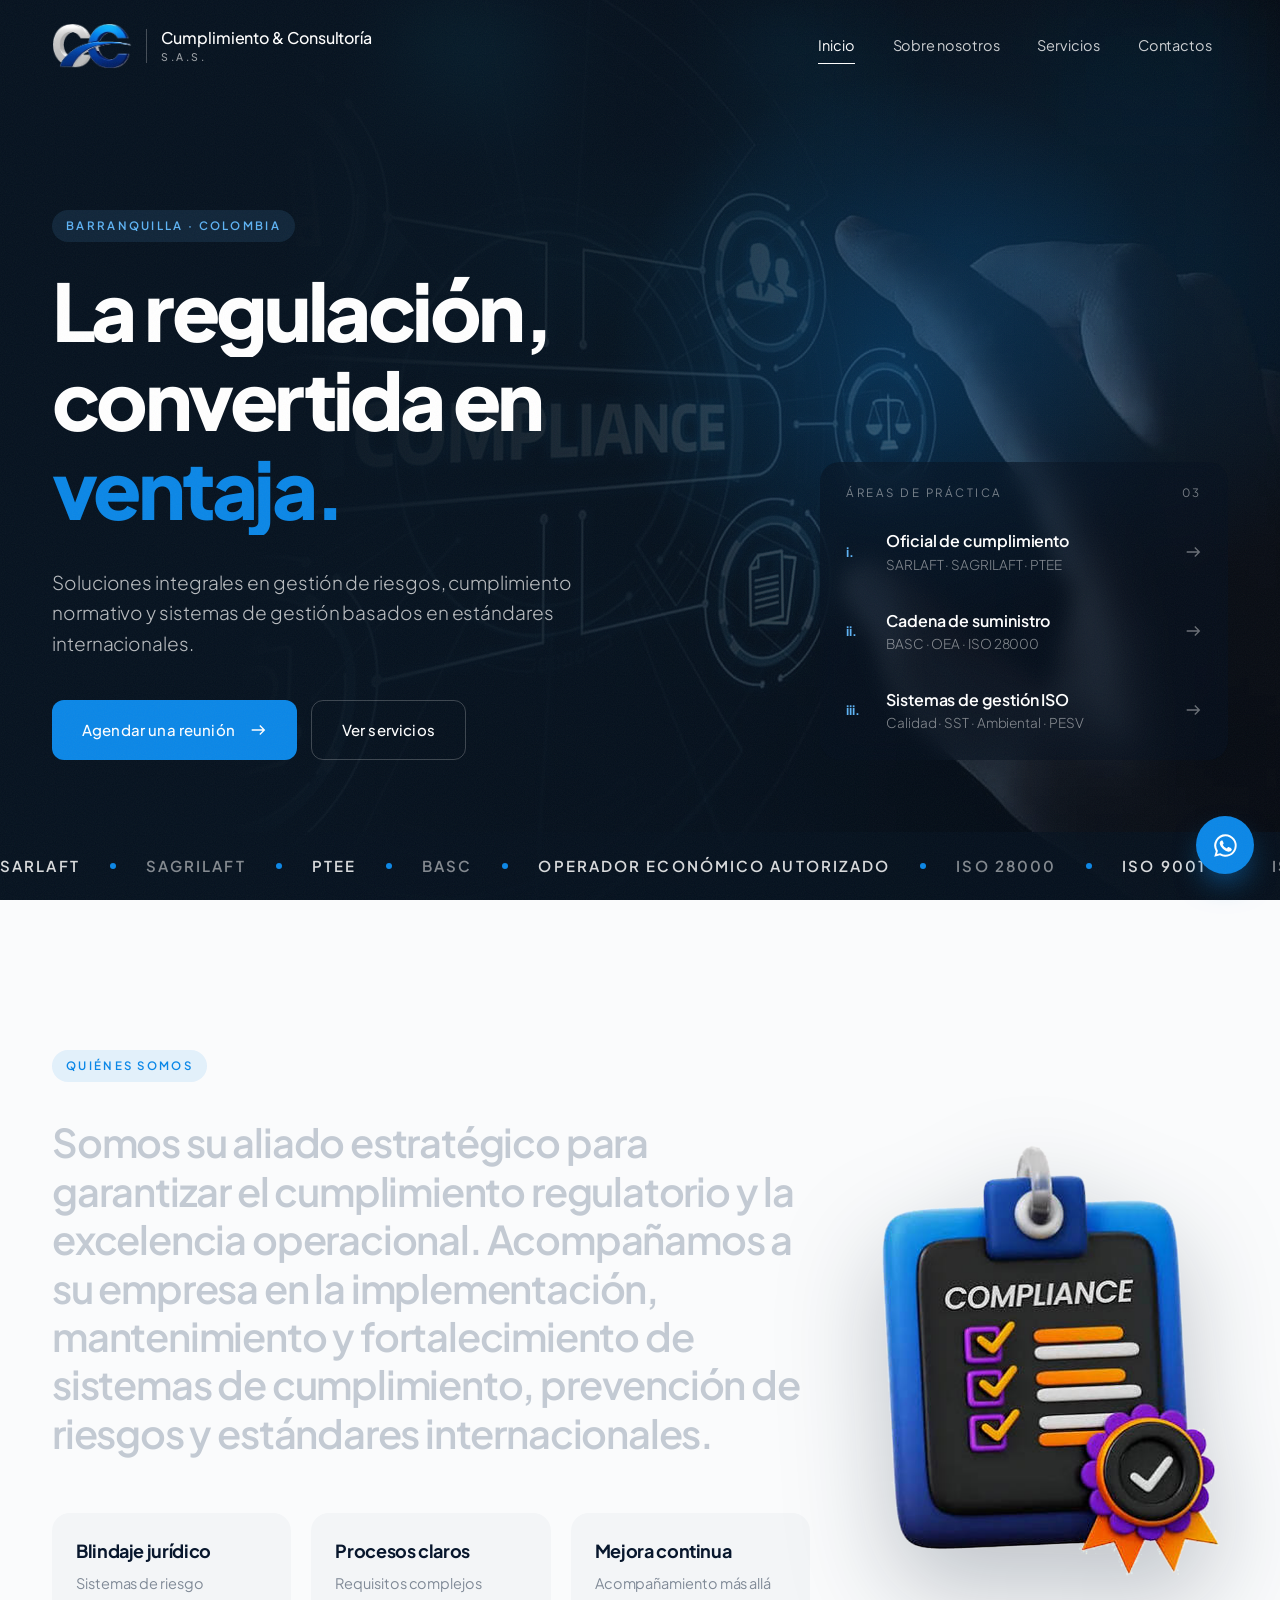
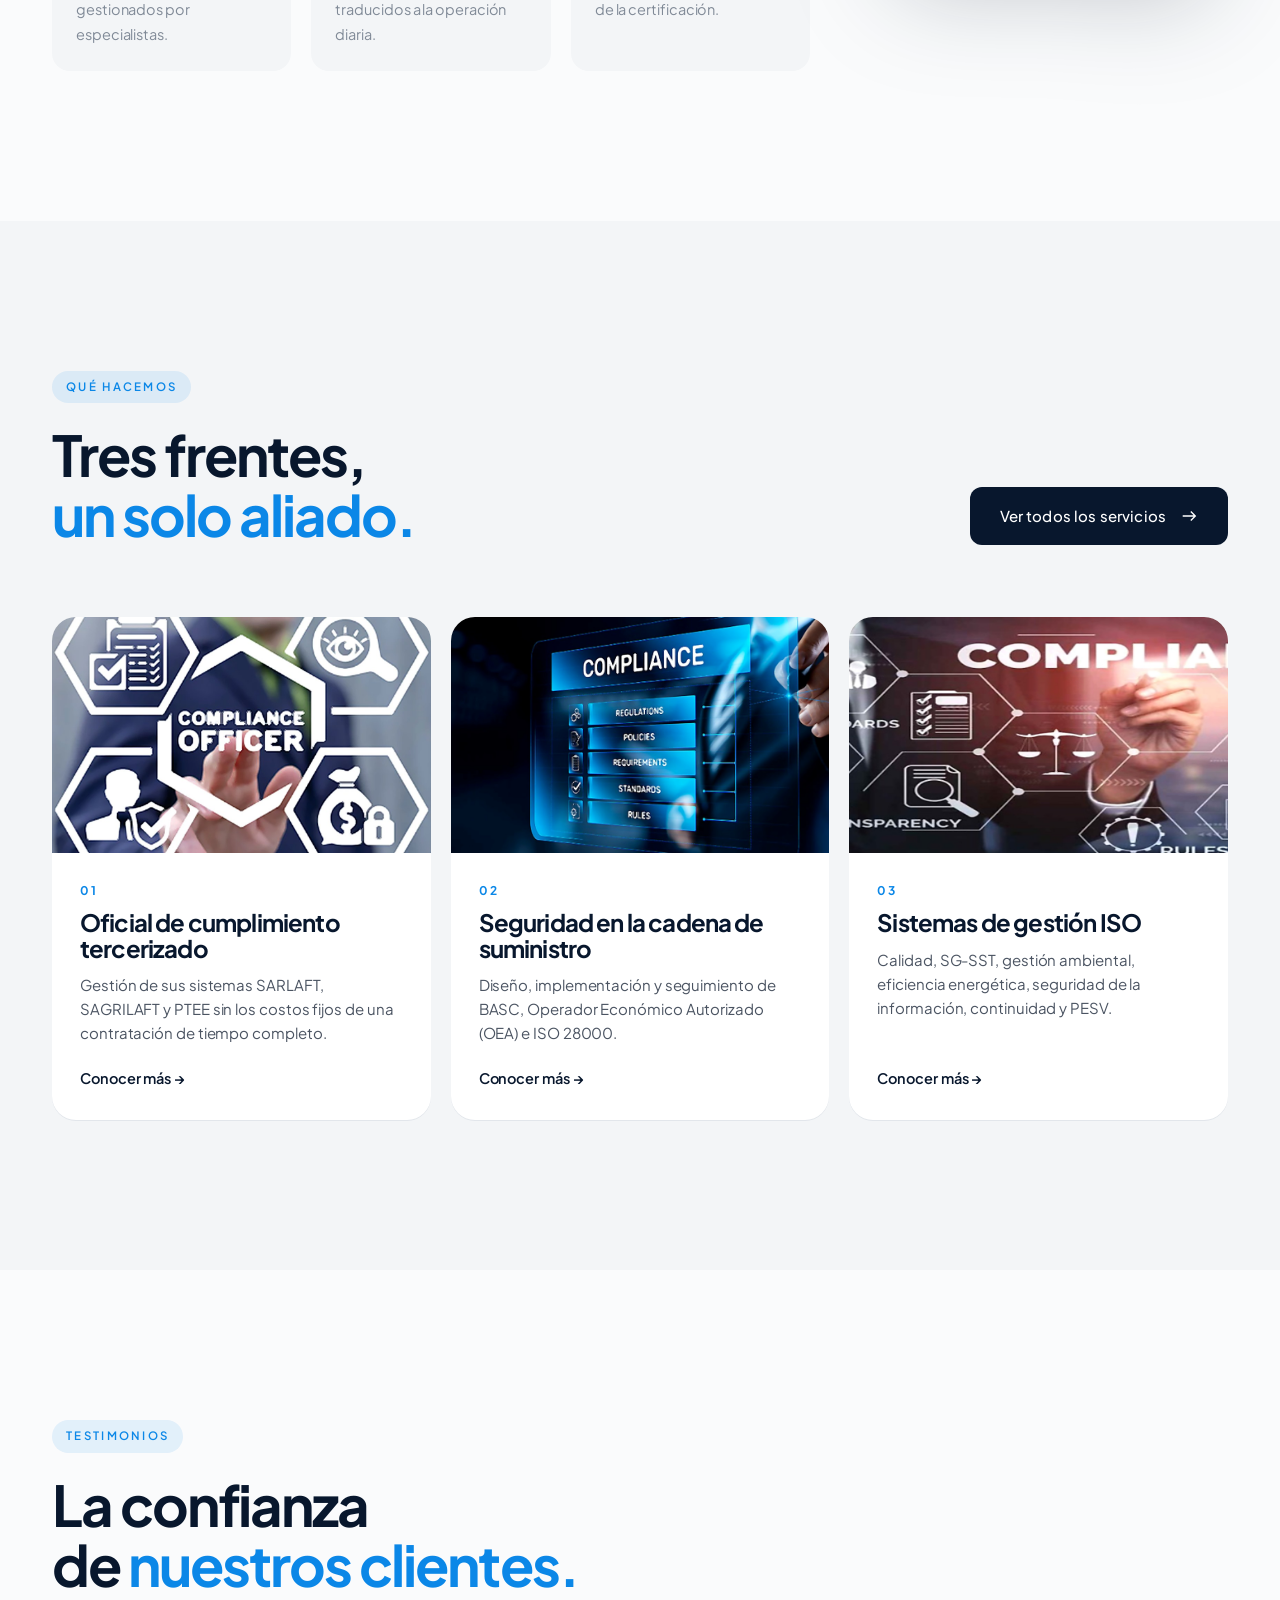
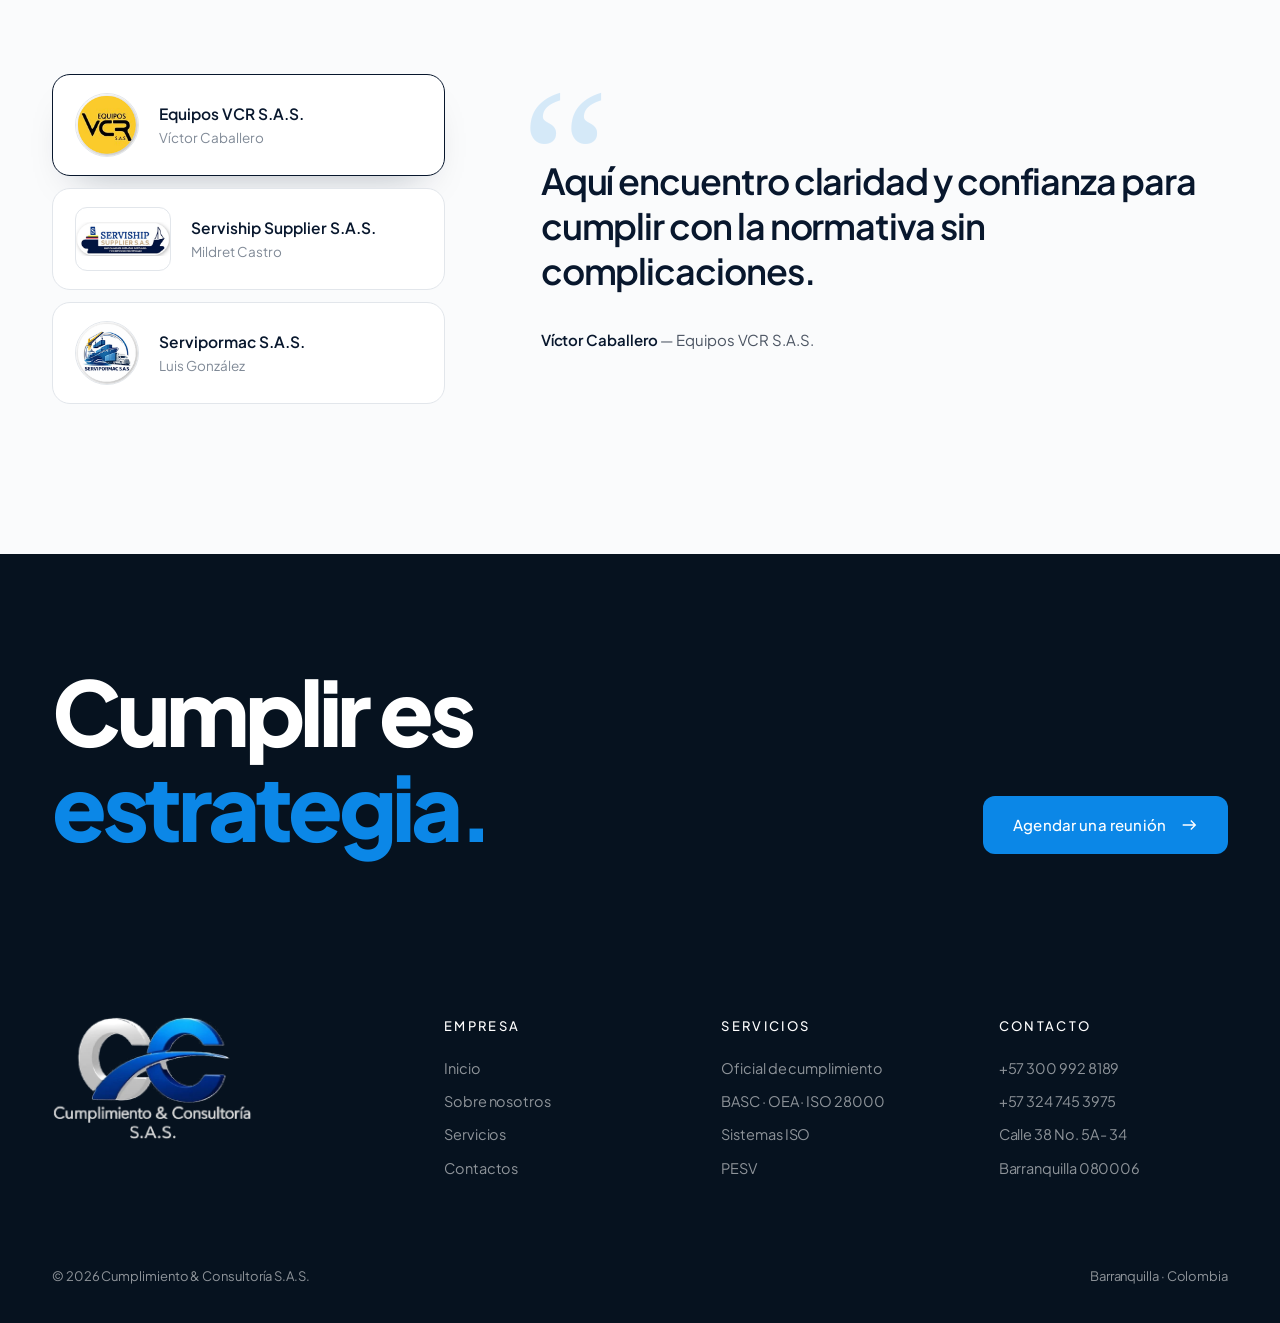
==== index.html @ ce6f9d84 "Add files via upload" ====
<!DOCTYPE html>
<html lang="es">
<head>
<meta charset="UTF-8">
<meta name="viewport" content="width=device-width, initial-scale=1.0">
<title>Cumplimiento & Consultoría S.A.S. | Gestión de riesgos y cumplimiento normativo</title>
<meta name="description" content="Oficial de cumplimiento tercerizado (SARLAFT, SAGRILAFT, PTEE), seguridad en la cadena de suministro (BASC, OEA, ISO 28000) y sistemas de gestión ISO. Barranquilla, Colombia.">
<meta name="theme-color" content="#08172d">
<link rel="icon" type="image/png" href="[data-uri]">
<link rel="apple-touch-icon" href="[data-uri]">
<link rel="preconnect" href="https://fonts.googleapis.com">
<link rel="preconnect" href="https://fonts.gstatic.com" crossorigin>
<link href="https://fonts.googleapis.com/css2?family=Plus+Jakarta+Sans:wght@300;400;500;600;700;800&display=swap" rel="stylesheet">
<link rel="stylesheet" href="css/estilos.css">
</head>
<body data-page="inicio">
<div class="grain" aria-hidden="true"></div>
<div class="progress" id="progress"></div>

<header id="header">
  <div class="wrap">
    <a href="index.html" class="brand" aria-label="Cumplimiento & Consultoría S.A.S. — Inicio">
      <img src="[data-uri]" alt="" class="light" width="80" height="46">
      <img src="[data-uri]" alt="" class="dark" width="80" height="46">
      <span class="brand-txt">Cumplimiento &amp; Consultoría<small>S.A.S.</small></span>
    </a>
    <button class="burger" id="burger" aria-label="Menú"><span></span><span></span></button>
    <nav id="nav">
      <ul>
        <li><a href="index.html" data-nav="inicio">Inicio</a></li>
        <li><a href="sobre-nosotros.html" data-nav="nosotros">Sobre nosotros</a></li>
        <li><a href="servicios.html" data-nav="servicios">Servicios</a></li>
        <li><a href="contactos.html" data-nav="contactos">Contactos</a></li>
      </ul>
    </nav>
  </div>
</header>

<main>
<!-- HERO -->
<div class="hero" id="inicio">
  <div class="hero-bg" aria-hidden="true"></div>
  <div class="hero-glow" id="glow" aria-hidden="true"></div>
  <div class="wrap">
    <div>
      <div class="label fade-in">Barranquilla · Colombia</div>
      <h1>
        <span class="ln"><span>La regulación,</span></span>
        <span class="ln"><span>convertida en</span></span>
        <span class="ln"><span><em>ventaja.</em></span></span>
      </h1>
      <p class="lead fade-in">Soluciones integrales en gestión de riesgos, cumplimiento normativo y sistemas de gestión basados en estándares internacionales.</p>
      <div class="hero-actions fade-in">
        <a href="contactos.html" class="btn btn-blue">Agendar una reunión <svg class="arr" viewBox="0 0 20 20" fill="none" stroke="currentColor" stroke-width="1.5"><path d="M3 10h14M12 5l5 5-5 5"/></svg></a>
        <a href="servicios.html" class="btn btn-line">Ver servicios</a>
      </div>
    </div>
    <div class="index fade-in">
      <div class="index-head"><span>Áreas de práctica</span><span>03</span></div>
      <a href="servicios.html"><span>i.</span><span><b>Oficial de cumplimiento</b><small>SARLAFT · SAGRILAFT · PTEE</small></span><svg viewBox="0 0 20 20" fill="none" stroke="#fff" stroke-width="1.5"><path d="M3 10h14M12 5l5 5-5 5"/></svg></a>
      <a href="servicios.html"><span>ii.</span><span><b>Cadena de suministro</b><small>BASC · OEA · ISO 28000</small></span><svg viewBox="0 0 20 20" fill="none" stroke="#fff" stroke-width="1.5"><path d="M3 10h14M12 5l5 5-5 5"/></svg></a>
      <a href="servicios.html#normas"><span>iii.</span><span><b>Sistemas de gestión ISO</b><small>Calidad · SST · Ambiental · PESV</small></span><svg viewBox="0 0 20 20" fill="none" stroke="#fff" stroke-width="1.5"><path d="M3 10h14M12 5l5 5-5 5"/></svg></a>
    </div>
  </div>
  <div class="marquee" aria-hidden="true">
    <div class="marquee-track">
      <span>SARLAFT</span><span>SAGRILAFT</span><span>PTEE</span><span>BASC</span><span>Operador Económico Autorizado</span><span>ISO 28000</span><span>ISO 9001</span><span>ISO 45001</span><span>ISO 14001</span><span>ISO 27001</span><span>PESV</span>
      <span>SARLAFT</span><span>SAGRILAFT</span><span>PTEE</span><span>BASC</span><span>Operador Económico Autorizado</span><span>ISO 28000</span><span>ISO 9001</span><span>ISO 45001</span><span>ISO 14001</span><span>ISO 27001</span><span>PESV</span>
    </div>
  </div>
</div>
<!-- MANIFIESTO -->
<section class="manifesto" id="nosotros">
  <div class="wrap">
    <div class="man-grid">
    <div>
    <div class="label rv">Quiénes somos</div>
    <p id="manifesto" style="margin-top:36px">Somos su aliado estratégico para garantizar el [cumplimiento regulatorio] y la [excelencia operacional]. Acompañamos a su empresa en la implementación, mantenimiento y fortalecimiento de sistemas de cumplimiento, prevención de riesgos y [estándares internacionales].</p>
    <div class="meta">
      <div class="rv"><b>Blindaje jurídico</b><span>Sistemas de riesgo gestionados por especialistas.</span></div>
      <div class="rv d1"><b>Procesos claros</b><span>Requisitos complejos traducidos a la operación diaria.</span></div>
      <div class="rv d2"><b>Mejora continua</b><span>Acompañamiento más allá de la certificación.</span></div>
    </div>
    </div>
    <div class="man-art rv d1"><img src="img/icono-compliance-3d.png" alt="Cumplimiento normativo" width="1044" height="1324"></div>
    </div>
  </div>
</section>
<!-- SERVICIOS (resumen) -->
<section class="services">
  <div class="wrap">
    <div class="sec-top">
      <div class="rv"><div class="label">Qué hacemos</div><h2>Tres frentes,<br><em>un solo aliado.</em></h2></div>
      <a href="servicios.html" class="btn btn-dark rv d1">Ver todos los servicios <svg class="arr" viewBox="0 0 20 20" fill="none" stroke="currentColor" stroke-width="1.5"><path d="M3 10h14M12 5l5 5-5 5"/></svg></a>
    </div>
    <div class="teasers">
      <a href="servicios.html" class="teaser rv"><div class="pic"><img src="img/oficial-cumplimiento.jpg" alt="" loading="lazy"></div><div class="tx"><span class="n">01</span><h3>Oficial de cumplimiento tercerizado</h3><p>Gestión de sus sistemas SARLAFT, SAGRILAFT y PTEE sin los costos fijos de una contratación de tiempo completo.</p><span class="go">Conocer más →</span></div></a>
      <a href="servicios.html" class="teaser rv d1"><div class="pic"><img src="img/compliance-azul.jpg" alt="" loading="lazy"></div><div class="tx"><span class="n">02</span><h3>Seguridad en la cadena de suministro</h3><p>Diseño, implementación y seguimiento de BASC, Operador Económico Autorizado (OEA) e ISO 28000.</p><span class="go">Conocer más →</span></div></a>
      <a href="servicios.html#normas" class="teaser rv d2"><div class="pic"><img src="img/hero-compliance.jpg" alt="" loading="lazy"></div><div class="tx"><span class="n">03</span><h3>Sistemas de gestión ISO</h3><p>Calidad, SG-SST, gestión ambiental, eficiencia energética, seguridad de la información, continuidad y PESV.</p><span class="go">Conocer más →</span></div></a>
    </div>
  </div>
</section>
<!-- TESTIMONIOS -->
<section>
  <div class="wrap">
    <div class="rv"><div class="label">Testimonios</div><h2 style="margin-top:22px">La confianza<br>de <em>nuestros clientes.</em></h2></div>
    <div class="testi-wrap">
      <div class="clients rv" id="clients">
        <button class="client on" data-i="0"><span class="lg"><img src="img/cliente-vcr.png" alt="Equipos VCR S.A.S."></span><span><b>Equipos VCR S.A.S.</b><span>Víctor Caballero</span></span></button>
        <button class="client" data-i="1"><span class="lg wide"><img src="img/cliente-serviship.png" alt="Serviship Supplier S.A.S."></span><span><b>Serviship Supplier S.A.S.</b><span>Mildret Castro</span></span></button>
        <button class="client" data-i="2"><span class="lg"><img src="img/cliente-servipormac.png" alt="Servipormac S.A.S."></span><span><b>Servipormac S.A.S.</b><span>Luis González</span></span></button>
      </div>
      <div class="quote rv d1" id="quotes">
        <div class="mark">“</div>
        <blockquote class="on"><p>Aquí encuentro claridad y confianza para cumplir con la normativa sin complicaciones.</p><cite><b>Víctor Caballero</b> — Equipos VCR S.A.S.</cite></blockquote>
        <blockquote><p>Nos ayudan a transformar requisitos complejos en procesos prácticos y visuales.</p><cite><b>Mildret Castro</b> — Serviship Supplier S.A.S.</cite></blockquote>
        <blockquote><p>Con su apoyo, nuestra empresa fortalece su cultura ética y de gestión de riesgos.</p><cite><b>Luis González</b> — Servipormac S.A.S.</cite></blockquote>
      </div>
    </div>
  </div>
</section>

</main>

<footer>
  <div class="foot-cta">
    <div class="wrap">
      <h2 class="rv">Cumplir es<br><em>estrategia.</em></h2>
      <a href="contactos.html" class="btn btn-blue rv d1">Agendar una reunión <svg class="arr" viewBox="0 0 20 20" fill="none" stroke="currentColor" stroke-width="1.5"><path d="M3 10h14M12 5l5 5-5 5"/></svg></a>
    </div>
  </div>
  <div class="foot-main">
    <div class="wrap">
      <div class="foot-grid">
        <div><img src="[data-uri]" alt="Cumplimiento & Consultoría S.A.S." class="foot-logo" width="200" height="124" loading="lazy"></div>
        <div><h4>Empresa</h4><ul><li><a href="index.html">Inicio</a></li><li><a href="sobre-nosotros.html">Sobre nosotros</a></li><li><a href="servicios.html">Servicios</a></li><li><a href="contactos.html">Contactos</a></li></ul></div>
        <div><h4>Servicios</h4><ul><li>Oficial de cumplimiento</li><li>BASC · OEA · ISO 28000</li><li>Sistemas ISO</li><li>PESV</li></ul></div>
        <div><h4>Contacto</h4><ul><li><a href="tel:+573009928189">+57 300 992 8189</a></li><li><a href="tel:+573247453975">+57 324 745 3975</a></li><li>Calle 38 No. 5A - 34</li><li>Barranquilla 080006</li></ul></div>
      </div>
      <div class="foot-bottom"><span>© <span id="year"></span> Cumplimiento &amp; Consultoría S.A.S.</span><span>Barranquilla · Colombia</span></div>
    </div>
  </div>
</footer>
<a class="wa" href="https://wa.me/573009928189" target="_blank" rel="noopener" aria-label="WhatsApp">
  <svg viewBox="0 0 24 24"><path d="M12 2a10 10 0 0 0-8.6 15.1L2 22l5-1.3A10 10 0 1 0 12 2zm0 18.2a8.2 8.2 0 0 1-4.2-1.2l-.3-.2-3 .8.8-2.9-.2-.3A8.2 8.2 0 1 1 12 20.2zm4.5-6.1c-.2-.1-1.5-.7-1.7-.8-.2-.1-.4-.1-.6.1l-.8 1c-.1.2-.3.2-.5.1a6.7 6.7 0 0 1-3.3-2.9c-.3-.4.3-.4.7-1.4.1-.2 0-.3 0-.4l-.8-1.8c-.2-.5-.4-.4-.6-.4h-.5a1 1 0 0 0-.7.3 3 3 0 0 0-.9 2.2 5.2 5.2 0 0 0 1.1 2.7 11.8 11.8 0 0 0 4.5 4c1.7.7 2.4.8 3.2.6.5-.1 1.5-.6 1.8-1.2.2-.6.2-1.1.1-1.2l-.5-.3z"/></svg>
</a>


<script src="js/main.js"></script>
</body>
</html>
---- css/estilos.css ----
:root{
  --ink:#06121f;
  --navy:#08172d;
  --navy-2:#0d2240;
  --navy-3:#163257;
  --blue:#0b87e7;          /* azul del logo */
  --blue-soft:#5eb3f5;
  --graphite:#2b2f35;      /* gris oscuro del logo */
  --g7:#4b5462;
  --g5:#808a97;
  --g3:#c3cad3;
  --g2:#e2e6eb;
  --g1:#f3f5f7;
  --paper:#fafbfc;
  --serif:"Plus Jakarta Sans","Segoe UI",Arial,sans-serif;
  --sans:"Plus Jakarta Sans","Segoe UI",Arial,sans-serif;
  --wrap:1240px;
  --ease:cubic-bezier(.2,.7,.1,1);
}
*{box-sizing:border-box;margin:0;padding:0}
html{scroll-behavior:smooth}
body{font-family:var(--sans);color:var(--graphite);background:var(--paper);line-height:1.6;font-size:16.5px;-webkit-font-smoothing:antialiased;overflow-x:hidden}
img{max-width:100%;display:block}
a{color:inherit;text-decoration:none}
.wrap{max-width:var(--wrap);margin:0 auto;padding:0 32px}
.label{display:inline-flex;align-items:center;gap:12px;font-size:12px;letter-spacing:.22em;text-transform:uppercase;font-weight:600;color:var(--blue)}
.label::before{content:"";width:28px;height:1px;background:currentColor}
h1,h2,h3{font-family:var(--serif);font-weight:400;line-height:1.02;letter-spacing:-.015em}
h2{font-size:clamp(40px,5.4vw,76px);color:var(--navy)}
h2 em,h1 em{font-style:italic;color:var(--blue)}
.grain{position:fixed;inset:0;pointer-events:none;z-index:200;opacity:.05;background-image:url("data:image/svg+xml,%3Csvg xmlns='http://www.w3.org/2000/svg' width='160' height='160'%3E%3Cfilter id='n'%3E%3CfeTurbulence type='fractalNoise' baseFrequency='.9' numOctaves='3' stitchTiles='stitch'/%3E%3C/filter%3E%3Crect width='100%25' height='100%25' filter='url(%23n)'/%3E%3C/svg%3E")}
.progress{position:fixed;top:0;left:0;height:2px;background:var(--blue);z-index:120;width:0}

/* Botones */
.btn{position:relative;display:inline-flex;align-items:center;gap:14px;padding:17px 30px;font-size:15px;font-weight:500;letter-spacing:.01em;overflow:hidden;isolation:isolate;transition:color .4s var(--ease)}
.btn::before{content:"";position:absolute;inset:0;z-index:-1;transform:translateY(101%);transition:transform .45s var(--ease)}
.btn:hover::before{transform:none}
.btn .arr{width:18px;height:18px;transition:transform .35s var(--ease)}
.btn:hover .arr{transform:translateX(4px)}
.btn-blue{background:var(--blue);color:#fff}
.btn-blue::before{background:#fff}
.btn-blue:hover{color:var(--navy)}
.btn-line{border:1px solid rgba(255,255,255,.35);color:#fff}
.btn-line::before{background:#fff}
.btn-line:hover{color:var(--navy)}
.btn-dark{background:var(--navy);color:#fff}
.btn-dark::before{background:var(--blue)}

/* Header */
header{position:fixed;top:0;left:0;right:0;z-index:100;transition:background .4s,box-shadow .4s,transform .4s var(--ease)}
header .wrap{display:flex;align-items:center;justify-content:space-between;height:92px;transition:height .4s}
header.solid{background:rgba(250,251,252,.92);backdrop-filter:blur(14px);-webkit-backdrop-filter:blur(14px);box-shadow:0 1px 0 var(--g2)}
header.solid .wrap{height:76px}
header.hide{transform:translateY(-100%)}
.brand{display:flex;align-items:center;gap:14px}
.brand img{height:46px;width:auto}
.brand .dark{display:none}
header.solid .brand .dark{display:block}
header.solid .brand .light{display:none}
.brand-txt{font-size:16px;font-weight:500;color:#fff;line-height:1.15;padding-left:14px;border-left:1px solid rgba(255,255,255,.25);transition:color .4s}
.brand-txt small{display:block;font-size:10.5px;letter-spacing:.24em;color:rgba(255,255,255,.6);margin-top:3px}
header.solid .brand-txt{color:var(--graphite);border-color:var(--g2)}
header.solid .brand-txt small{color:var(--g5)}
nav ul{display:flex;list-style:none;align-items:center;gap:6px}
nav a{display:block;font-size:14.5px;color:rgba(255,255,255,.8);padding:10px 16px;position:relative;transition:color .3s}
nav a:not(.btn)::after{content:"";position:absolute;left:16px;right:16px;bottom:4px;height:1px;background:currentColor;transform:scaleX(0);transform-origin:right;transition:transform .4s var(--ease)}
nav a:not(.btn):hover::after,nav a.active::after{transform:scaleX(1);transform-origin:left}
nav a:hover,nav a.active{color:#fff}
header.solid nav a{color:var(--g7)}
header.solid nav a:hover,header.solid nav a.active{color:var(--navy)}
nav .btn{margin-left:14px;padding:12px 22px;color:#fff}
.burger{display:none;width:44px;height:44px;background:none;border:0;cursor:pointer;position:relative;z-index:110}
.burger span{position:absolute;left:10px;right:10px;height:1.5px;background:#fff;transition:.35s var(--ease)}
.burger span:nth-child(1){top:17px}.burger span:nth-child(2){top:26px}
header.solid .burger span{background:var(--navy)}
body.menu-open .burger span{background:#fff}
body.menu-open .burger span:nth-child(1){top:21px;transform:rotate(45deg)}
body.menu-open .burger span:nth-child(2){top:21px;transform:rotate(-45deg)}

/* Hero */
.hero{position:relative;min-height:100vh;min-height:100svh;background:var(--ink);color:#fff;display:flex;flex-direction:column;overflow:hidden}
.hero-bg{position:absolute;inset:0;background:url(../img/compliance-digital.jpg) 70% center/cover no-repeat;filter:saturate(.9);opacity:.6;transform:scale(1.08);animation:drift 26s ease-in-out infinite alternate}
@keyframes drift{to{transform:scale(1.16) translate(-2%,-1%)}}
.hero::before{content:"";position:absolute;inset:0;z-index:1;background:linear-gradient(100deg,var(--ink) 18%,rgba(6,18,31,.75) 55%,rgba(8,23,45,.55) 100%),radial-gradient(70% 60% at 85% 20%,rgba(11,135,231,.35),transparent 60%)}
.hero-glow{position:absolute;z-index:1;width:620px;height:620px;border-radius:50%;background:radial-gradient(circle,rgba(11,135,231,.22),transparent 65%);pointer-events:none;transform:translate(-50%,-50%);left:70%;top:40%;transition:left 1.2s var(--ease),top 1.2s var(--ease)}
.hero .wrap{position:relative;z-index:2;flex:1;display:grid;grid-template-columns:1.45fr .85fr;gap:72px;align-items:end;padding-top:160px;padding-bottom:72px;width:100%}
.hero h1{font-size:clamp(52px,7.6vw,118px);color:#fff;margin:26px 0 32px}
.hero h1 .ln{display:block;overflow:hidden}
.hero h1 .ln span{display:inline-block;transform:translateY(105%);animation:rise 1.1s var(--ease) forwards}
.hero h1 .ln:nth-child(2) span{animation-delay:.12s}
.hero h1 .ln:nth-child(3) span{animation-delay:.24s}
@keyframes rise{to{transform:none}}
.hero .label{color:var(--blue-soft)}
.hero p.lead{font-size:19px;font-weight:300;color:rgba(255,255,255,.72);max-width:540px;margin-bottom:42px}
.fade-in{opacity:0;animation:fin 1s .6s var(--ease) forwards}
@keyframes fin{to{opacity:1}}
.hero-actions{display:flex;gap:14px;flex-wrap:wrap}
.index{border-top:1px solid rgba(255,255,255,.18)}
.index-head{display:flex;justify-content:space-between;font-size:11.5px;letter-spacing:.22em;text-transform:uppercase;color:rgba(255,255,255,.45);padding:18px 0}
.index a{display:grid;grid-template-columns:44px 1fr auto;align-items:center;padding:18px 0;border-top:1px solid rgba(255,255,255,.1);transition:padding .4s var(--ease),color .3s}
.index a span:first-child{font-family:var(--serif);font-style:italic;color:var(--blue-soft);font-size:17px}
.index a b{font-weight:500;font-size:17px}
.index a small{display:block;font-size:13.5px;color:rgba(255,255,255,.5);font-weight:300}
.index a svg{width:18px;opacity:.4;transition:opacity .3s,transform .4s var(--ease)}
.index a:hover{padding-left:10px}
.index a:hover svg{opacity:1;transform:rotate(-45deg)}

.marquee{position:relative;z-index:2;border-top:1px solid rgba(255,255,255,.1);background:rgba(6,18,31,.6);overflow:hidden;white-space:nowrap}
.marquee-track{display:inline-flex;animation:mq 38s linear infinite}
.marquee span{font-family:var(--serif);font-size:30px;color:rgba(255,255,255,.55);padding:20px 0;display:inline-flex;align-items:center}
.marquee span::after{content:"";width:7px;height:7px;background:var(--blue);transform:rotate(45deg);margin:0 38px}
.marquee span:nth-child(odd){font-style:italic;color:rgba(255,255,255,.85)}
@keyframes mq{to{transform:translateX(-50%)}}

section{padding:150px 0;position:relative}

/* Manifiesto */
.manifesto p{font-family:var(--serif);font-size:clamp(30px,3.9vw,56px);line-height:1.2;color:var(--navy);max-width:1100px}
.manifesto p .w{color:var(--g3);transition:color .5s}
.manifesto p .w.on{color:var(--navy)}
.manifesto p .w.hl.on{color:var(--blue);font-style:italic}
.manifesto .meta{display:flex;gap:64px;margin-top:72px;padding-top:32px;border-top:1px solid var(--g2);flex-wrap:wrap}
.manifesto .meta div{max-width:280px}
.manifesto .meta b{display:block;font-family:var(--serif);font-size:26px;font-weight:400;color:var(--navy)}
.manifesto .meta span{font-size:14.5px;color:var(--g5)}

/* Servicios — acordeón */
.services{background:var(--g1)}
.sec-top{display:flex;justify-content:space-between;align-items:end;gap:48px;margin-bottom:72px;flex-wrap:wrap}
.sec-top p{max-width:400px;color:var(--g7)}
.sec-top h2{margin-top:22px}
.acc{display:flex;gap:14px;height:600px}
.panel{position:relative;flex:1;overflow:hidden;background:var(--navy);color:#fff;cursor:pointer;transition:flex 0.8s var(--ease);min-width:0}
.panel.open{flex:3.2}
.panel .ph{position:absolute;inset:0;background-size:cover;background-position:center;filter:grayscale(.85) contrast(1.1);opacity:.35;transform:scale(1.06);transition:opacity .8s,transform 1.4s var(--ease),filter .8s}
.panel.open .ph{opacity:.38;transform:scale(1);filter:grayscale(.2) contrast(1.05)}
.panel::after{content:"";position:absolute;inset:0;background:linear-gradient(180deg,rgba(8,23,45,.2) 0%,rgba(8,23,45,.7) 40%,rgba(6,18,31,.98) 100%)}
.panel-in{position:absolute;inset:0;z-index:2;padding:38px;display:flex;flex-direction:column}
.panel .no{font-family:var(--serif);font-size:20px;font-style:italic;color:var(--blue-soft)}
.panel .vt{position:absolute;left:38px;bottom:38px;font-family:var(--serif);font-size:30px;writing-mode:vertical-rl;transform:rotate(180deg);white-space:nowrap;transition:opacity .4s}
.panel.open .vt{opacity:0}
.panel .body{margin-top:auto;max-width:560px;opacity:0;transform:translateY(24px);transition:opacity .5s,transform .7s var(--ease);pointer-events:none}
.panel.open .body{opacity:1;transform:none;transition-delay:.35s;pointer-events:auto}
.panel h3{font-size:clamp(34px,3.4vw,50px);margin-bottom:18px}
.panel p{color:rgba(255,255,255,.75);font-weight:300;margin-bottom:26px}
.chips{display:flex;flex-wrap:wrap;gap:8px;margin-bottom:28px}
.chips span{font-size:12.5px;letter-spacing:.06em;padding:7px 14px;border:1px solid rgba(255,255,255,.28);color:#fff}
.panel .go{display:inline-flex;align-items:center;gap:10px;font-size:14.5px;color:#fff;border-bottom:1px solid var(--blue);padding-bottom:4px}

/* Normas */
.norms{background:var(--navy);color:#fff;overflow:hidden}
.norms::before{content:"ISO";position:absolute;right:-40px;top:40px;font-family:var(--serif);font-size:420px;line-height:.8;color:rgba(255,255,255,.025);pointer-events:none}
.norms .wrap{display:grid;grid-template-columns:.9fr 1.3fr;gap:96px;align-items:start}
.norms .stick{position:sticky;top:140px}
.norms h2{color:#fff;margin:22px 0 28px}
.norms .stick p{color:rgba(255,255,255,.6);font-weight:300;max-width:380px}
.nlist a{display:grid;grid-template-columns:200px 1fr 28px;align-items:center;gap:24px;padding:30px 0;border-top:1px solid rgba(255,255,255,.12);position:relative}
.nlist a:last-child{border-bottom:1px solid rgba(255,255,255,.12)}
.nlist a::before{content:"";position:absolute;left:0;top:-1px;height:1px;width:0;background:var(--blue);transition:width .7s var(--ease)}
.nlist a:hover::before{width:100%}
.nlist .code{font-family:var(--serif);font-size:44px;line-height:1;transition:color .3s,transform .5s var(--ease)}
.nlist a:hover .code{color:var(--blue-soft);transform:translateX(8px)}
.nlist b{display:block;font-weight:500;font-size:17px}
.nlist small{font-size:14px;color:rgba(255,255,255,.5);font-weight:300}
.nlist svg{width:20px;opacity:.3;transition:.4s var(--ease)}
.nlist a:hover svg{opacity:1;transform:rotate(-45deg)}

/* Método */
.steps{display:grid;grid-template-columns:repeat(4,1fr);position:relative;margin-top:84px}
.steps .rail{position:absolute;top:30px;left:0;right:0;height:1px;background:var(--g2)}
.steps .rail i{display:block;height:100%;width:0;background:var(--blue);transition:width 2.2s var(--ease)}
.steps.in .rail i{width:100%}
.step{padding-right:36px;position:relative}
.step .dot{width:60px;height:60px;border-radius:50%;background:var(--paper);border:1px solid var(--g3);display:grid;place-items:center;font-family:var(--serif);font-style:italic;font-size:22px;color:var(--navy);position:relative;z-index:1;margin-bottom:34px;transition:background .5s,border-color .5s,color .5s}
.steps.in .step .dot{background:var(--navy);border-color:var(--navy);color:#fff}
.steps.in .step:nth-child(3) .dot{transition-delay:.5s}
.steps.in .step:nth-child(4) .dot{transition-delay:1s}
.steps.in .step:nth-child(5) .dot{transition-delay:1.5s}
.step h3{font-size:32px;color:var(--navy);margin-bottom:12px}
.step p{color:var(--g7);font-size:15.5px}

/* Misión */
.mission{background:var(--g1);padding:0}
.mission .grid{display:grid;grid-template-columns:1fr 1fr;min-height:760px}
.mission .img{position:relative;overflow:hidden;background:var(--navy)}
.mission .img img{width:100%;height:100%;object-fit:cover;filter:grayscale(.3) contrast(1.05);transform:scale(1.1);transition:transform 1.6s var(--ease)}
.mission .img.in img{transform:scale(1)}
.mission .img::after{content:"";position:absolute;inset:0;background:linear-gradient(0deg,rgba(8,23,45,.6),transparent 50%),linear-gradient(90deg,transparent 70%,rgba(243,245,247,.0))}
.mission .img .tag{position:absolute;left:40px;bottom:40px;z-index:2;color:#fff;font-size:12px;letter-spacing:.22em;text-transform:uppercase}
.mission .txt{padding:130px 8vw 130px 90px;display:flex;flex-direction:column;justify-content:center}
.mission blockquote{font-family:var(--serif);font-size:clamp(28px,2.7vw,40px);line-height:1.22;color:var(--navy);margin:30px 0 48px}
.pillars{display:grid;grid-template-columns:repeat(3,1fr);border-top:1px solid var(--g3)}
.pillars div{padding:24px 20px 0 0}
.pillars b{display:block;font-weight:600;font-size:15px;color:var(--navy);margin-bottom:6px}
.pillars span{font-size:14px;color:var(--g7)}

/* Testimonios */
.testi-wrap{display:grid;grid-template-columns:.8fr 1.4fr;gap:96px;align-items:center;margin-top:80px}
.clients{display:flex;flex-direction:column;gap:12px}
.client{display:flex;align-items:center;gap:20px;padding:18px 22px;border:1px solid var(--g2);background:#fff;cursor:pointer;transition:border-color .3s,box-shadow .4s,transform .4s var(--ease);text-align:left;font:inherit}
.client:hover{transform:translateX(6px)}
.client.on{border-color:var(--navy);box-shadow:0 20px 40px -24px rgba(8,23,45,.35)}
.client .lg{width:64px;height:64px;flex-shrink:0;display:grid;place-items:center;border-radius:50%;overflow:hidden;background:#fff;border:1px solid var(--g2)}
.client .lg img{width:100%;height:100%;object-fit:contain}
.client .lg.wide{border-radius:12px;width:96px}
.client b{display:block;font-weight:600;color:var(--navy);font-size:15.5px}
.client span{font-size:13.5px;color:var(--g5)}
.quote{position:relative;min-height:300px}
.quote .mark{font-family:var(--serif);font-size:200px;line-height:.6;color:var(--blue);opacity:.15;position:absolute;top:10px;left:-20px}
.quote blockquote{position:absolute;inset:0;padding-top:70px;opacity:0;transform:translateY(16px);transition:opacity .6s,transform .7s var(--ease);pointer-events:none}
.quote blockquote.on{opacity:1;transform:none;position:relative;pointer-events:auto}
.quote p{font-family:var(--serif);font-size:clamp(32px,3.4vw,50px);line-height:1.15;color:var(--navy)}
.quote cite{display:block;margin-top:34px;font-style:normal;font-size:15px;color:var(--g7)}
.quote cite b{color:var(--navy);font-weight:600}

/* Recurso */
.resource{background:var(--ink);color:#fff;overflow:hidden}
.resource .wrap{display:grid;grid-template-columns:1fr 1.25fr;gap:84px;align-items:center}
.resource h2{color:#fff;margin:22px 0 26px}
.resource p{color:rgba(255,255,255,.65);font-weight:300;margin-bottom:38px;max-width:440px}
.video{position:relative;aspect-ratio:16/10;overflow:hidden;background:var(--navy-2)}
.video iframe{position:absolute;inset:0;width:100%;height:100%;border:0}
.video .poster{position:absolute;inset:0;display:block}
.video .poster img{width:100%;height:100%;object-fit:cover;opacity:.55;transition:transform 1.2s var(--ease),opacity .5s}
.video .poster:hover img{transform:scale(1.05);opacity:.7}
.video .poster::after{content:"";position:absolute;inset:0;background:linear-gradient(0deg,rgba(6,18,31,.9),transparent 60%)}
.play{position:absolute;top:50%;left:50%;transform:translate(-50%,-50%);z-index:2;width:104px;height:104px;border-radius:50%;display:grid;place-items:center;background:rgba(255,255,255,.08);backdrop-filter:blur(6px);border:1px solid rgba(255,255,255,.35)}
.play::before{content:"";position:absolute;inset:-14px;border-radius:50%;border:1px solid rgba(94,179,245,.4);animation:pulse 2.6s infinite}
@keyframes pulse{0%{transform:scale(.85);opacity:1}100%{transform:scale(1.35);opacity:0}}
.video .cap{position:absolute;left:32px;bottom:28px;z-index:2}
.video .cap small{font-size:12px;letter-spacing:.2em;text-transform:uppercase;color:var(--blue-soft)}
.video .cap div{font-family:var(--serif);font-size:30px}

/* Contacto */
.contact{background:var(--paper)}
.contact .wrap{display:grid;grid-template-columns:1fr 1.1fr;gap:100px}
.contact h2{margin:22px 0 28px}
.contact .intro{color:var(--g7);max-width:420px;margin-bottom:56px}
.cline{display:block;padding:24px 0;border-top:1px solid var(--g2);transition:padding .4s var(--ease)}
.cline:last-child{border-bottom:1px solid var(--g2)}
.cline small{display:block;font-size:11.5px;letter-spacing:.22em;text-transform:uppercase;color:var(--g5);margin-bottom:6px}
.cline div{font-family:var(--serif);font-size:28px;color:var(--navy);line-height:1.25}
a.cline:hover{padding-left:10px}
a.cline:hover div{color:var(--blue)}
form{background:var(--navy);color:#fff;padding:60px 56px;position:relative;overflow:hidden}
form::before{content:"";position:absolute;width:420px;height:420px;right:-160px;top:-160px;border-radius:50%;background:radial-gradient(circle,rgba(11,135,231,.35),transparent 65%)}
form h3{font-size:40px;margin-bottom:8px;position:relative}
form > p{color:rgba(255,255,255,.55);font-size:14.5px;margin-bottom:36px;position:relative}
.row{display:grid;grid-template-columns:1fr 1fr;gap:28px}
.f{position:relative;margin-bottom:30px}
.f input,.f select,.f textarea{width:100%;font:inherit;font-size:16px;color:#fff;background:transparent;border:0;border-bottom:1px solid rgba(255,255,255,.25);padding:22px 0 10px;outline:none;border-radius:0;transition:border-color .3s}
.f select{appearance:none;-webkit-appearance:none;cursor:pointer}
.f select option{color:var(--navy)}
.f textarea{resize:none;height:96px}
.f label{position:absolute;left:0;top:22px;font-size:15px;color:rgba(255,255,255,.5);pointer-events:none;transition:.3s var(--ease)}
.f input:focus,.f textarea:focus,.f select:focus{border-color:var(--blue-soft)}
.f input:focus+label,.f input:not(:placeholder-shown)+label,.f textarea:focus+label,.f textarea:not(:placeholder-shown)+label,.f.sel label{top:0;font-size:11.5px;letter-spacing:.16em;text-transform:uppercase;color:var(--blue-soft)}
form .btn{width:100%;justify-content:space-between;cursor:pointer;border:0;font:inherit;font-weight:500}
.note{font-size:12.5px;color:rgba(255,255,255,.4);margin-top:18px;position:relative}

/* Footer */
footer{background:var(--ink);color:rgba(255,255,255,.55);font-size:14.5px;overflow:hidden}
.foot-cta{padding:110px 0 90px;border-bottom:1px solid rgba(255,255,255,.08)}
.foot-cta .wrap{display:flex;justify-content:space-between;align-items:end;gap:40px;flex-wrap:wrap}
.foot-cta h2{color:#fff;font-size:clamp(46px,7vw,104px)}
.foot-main{padding:72px 0 36px}
.foot-grid{display:grid;grid-template-columns:1.5fr 1fr 1fr 1fr;gap:48px;padding-bottom:64px}
.foot-logo{width:200px;height:auto}
footer h4{color:#fff;font-weight:500;font-size:13px;letter-spacing:.18em;text-transform:uppercase;margin-bottom:20px}
footer ul{list-style:none}
footer li{margin-bottom:10px}
footer a:hover{color:#fff}
.foot-bottom{display:flex;justify-content:space-between;gap:16px;flex-wrap:wrap;padding-top:28px;border-top:1px solid rgba(255,255,255,.08);font-size:13px}

.wa{position:fixed;right:26px;bottom:26px;z-index:90;width:58px;height:58px;border-radius:50%;background:var(--blue);display:grid;place-items:center;box-shadow:0 14px 30px -8px rgba(11,135,231,.6);transition:transform .4s var(--ease)}
.wa:hover{transform:scale(1.08)}
.wa svg{width:27px;fill:#fff}

.rv{opacity:0;transform:translateY(40px);transition:opacity 1s var(--ease),transform 1.1s var(--ease)}
.rv.in{opacity:1;transform:none}
.rv.d1{transition-delay:.1s}.rv.d2{transition-delay:.2s}.rv.d3{transition-delay:.3s}

@media (prefers-reduced-motion:reduce){*{animation:none!important;transition:none!important}.rv{opacity:1;transform:none}.hero h1 .ln span{transform:none}.fade-in{opacity:1}}

@media (max-width:1080px){
  .hero .wrap{grid-template-columns:1fr;gap:56px;padding-top:150px}
  .norms .wrap,.resource .wrap,.contact .wrap,.testi-wrap{grid-template-columns:1fr;gap:56px}
  .norms .stick{position:static}
  .mission .grid{grid-template-columns:1fr}
  .mission .img{height:440px}
  .mission .txt{padding:90px 32px}
  .acc{flex-direction:column;height:auto}
  .panel,.panel.open{flex:none;height:auto;min-height:440px}
  .panel .vt{display:none}
  .panel .body{opacity:1;transform:none;pointer-events:auto}
  .panel .ph{opacity:.45}
  .steps{grid-template-columns:1fr 1fr;row-gap:56px}
  .steps .rail{display:none}
  .foot-grid{grid-template-columns:1fr 1fr}
}
@media (max-width:880px){
  .burger{display:block}
  nav{position:fixed;inset:0;background:var(--ink);display:flex;align-items:center;padding:0 32px;opacity:0;visibility:hidden;transition:opacity .4s,visibility .4s}
  body.menu-open nav{opacity:1;visibility:visible}
  nav ul{flex-direction:column;align-items:flex-start;gap:0;width:100%}
  nav li{width:100%;border-bottom:1px solid rgba(255,255,255,.1)}
  nav a,header.solid nav a{font-family:var(--serif);font-size:40px;color:#fff;padding:14px 0}
  nav a:not(.btn)::after{display:none}
  nav li:last-child{border:0;margin-top:30px}
  nav .btn{margin:0;font-family:var(--sans);font-size:16px;padding:16px 26px}
  body.menu-open header{background:transparent;box-shadow:none;backdrop-filter:none}
  body.menu-open .brand .light{display:block}body.menu-open .brand .dark{display:none}
  body.menu-open .brand-txt{color:#fff}
}
@media (max-width:640px){
  .wrap{padding:0 20px}
  section{padding:100px 0}
  
  .brand img{height:36px}.brand-txt{font-size:13.5px;padding-left:10px}.brand{gap:10px}
  .brand-txt small{font-size:9.5px}
  header .wrap{height:76px}
  .hero p.lead{font-size:17px}
  .marquee span{font-size:22px}
  .marquee span::after{margin:0 24px}
  .panel-in{padding:28px}
  .nlist a{grid-template-columns:1fr 24px;gap:6px 16px}
  .nlist .code{font-size:36px;grid-column:1}
  .nlist a>div{grid-column:1}
  .nlist svg{grid-row:1/3;grid-column:2}
  .steps{grid-template-columns:1fr}
  .pillars{grid-template-columns:1fr}
  .row{grid-template-columns:1fr;gap:0}
  form{padding:42px 24px}
  .cline div{font-size:22px;word-break:break-word}
  .foot-grid{grid-template-columns:1fr}
  .quote{min-height:260px}
}

/* ===== Ajustes v3: tipografía sans, sin líneas, esquinas suaves ===== */
body{font-size:16px;letter-spacing:-.005em}
h1,h2,h3{font-weight:700;letter-spacing:-.035em;line-height:1.06}
h2{font-size:clamp(34px,4.4vw,60px)}
em,i,.marquee span,.index a span:first-child,.panel .no,.step .dot{font-style:normal!important}
.hero h1{font-size:clamp(44px,6.2vw,92px);font-weight:800;letter-spacing:-.045em}
.hero h1 .ln span{padding-bottom:.06em}
.label{font-size:11.5px;letter-spacing:.2em}
.label::before{display:none}
.label{padding:7px 14px;border-radius:999px;background:rgba(11,135,231,.1)}
.hero .label{background:rgba(94,179,245,.12)}
.btn{border-radius:12px}
.btn-line{border-color:rgba(255,255,255,.22)}
/* Hero: sin líneas */
.hero::before{background:linear-gradient(95deg,var(--ink) 22%,rgba(6,18,31,.82) 48%,rgba(6,18,31,.25) 100%),radial-gradient(60% 60% at 80% 30%,rgba(11,135,231,.25),transparent 60%)}
.index{border:0;background:rgba(6,18,31,.55);backdrop-filter:blur(10px);-webkit-backdrop-filter:blur(10px);border-radius:20px;padding:8px 10px 10px}
.index-head{padding:14px 16px 10px}
.index a{border:0;border-radius:14px;padding:16px;grid-template-columns:40px 1fr auto;transition:background .3s,padding .4s var(--ease)}
.index a:hover{background:rgba(255,255,255,.06);padding-left:22px}
.index a span:first-child{font-family:var(--sans);font-weight:700;font-size:13px;color:var(--blue-soft)}
.index a b{font-weight:600;font-size:16px}
.marquee{border:0;background:rgba(6,18,31,.75)}
.marquee span{font-family:var(--sans);font-size:15px;font-weight:600;letter-spacing:.14em;text-transform:uppercase;color:rgba(255,255,255,.5);padding:22px 0}
.marquee span:nth-child(odd){color:rgba(255,255,255,.85)}
.marquee span::after{width:6px;height:6px;border-radius:50%;transform:none;margin:0 30px}
/* Manifiesto con ilustración */
.man-grid{display:grid;grid-template-columns:1.5fr .7fr;gap:64px;align-items:center}
.manifesto p{font-weight:600;letter-spacing:-.03em;font-size:clamp(26px,3.1vw,44px);line-height:1.22}
.manifesto p .w.hl.on{font-style:normal}
.manifesto .meta{border-top:0;padding-top:0;margin-top:56px;gap:20px}
.manifesto .meta div{flex:1;min-width:200px;max-width:none;background:var(--g1);border-radius:18px;padding:24px}
.manifesto .meta b{font-family:var(--sans);font-weight:700;font-size:18px;letter-spacing:-.02em;margin-bottom:4px}
.man-art img{width:100%;height:auto;max-width:340px;margin:0 auto;filter:drop-shadow(0 40px 50px rgba(8,23,45,.25));animation:float 6s ease-in-out infinite}
@keyframes float{50%{transform:translateY(-16px) rotate(-2deg)}}
/* Servicios */
.acc{gap:16px}
.panel{border-radius:24px}
.panel .no{font-family:var(--sans);font-weight:700;font-size:13px;letter-spacing:.14em}
.panel .vt{font-family:var(--sans);font-weight:600;font-size:22px;letter-spacing:-.01em}
.panel h3{font-size:clamp(28px,2.8vw,40px)}
.chips span{border-radius:999px;border-color:rgba(255,255,255,.2);background:rgba(255,255,255,.06)}
.panel .go{border:0;font-weight:600;color:var(--blue-soft)}
/* Normas: tarjetas en vez de líneas */
.norms::before{font-family:var(--sans);font-weight:800;letter-spacing:-.06em;font-size:360px}
.nlist{display:flex;flex-direction:column;gap:10px}
.nlist a,.nlist a:last-child{border:0;border-radius:18px;background:rgba(255,255,255,.035);padding:22px 26px;transition:background .35s,transform .45s var(--ease)}
.nlist a::before{display:none}
.nlist a:hover{background:rgba(11,135,231,.14);transform:translateX(6px)}
.nlist .code{font-family:var(--sans);font-weight:700;font-size:34px;letter-spacing:-.04em}
.nlist .code::before{content:"ISO ";font-size:13px;font-weight:600;letter-spacing:.12em;color:var(--blue-soft);vertical-align:middle;margin-right:4px}
.nlist a:hover .code{transform:none}
.seals{margin-top:44px;background:#fff;border-radius:20px;padding:22px 26px;box-shadow:0 30px 60px -30px rgba(0,0,0,.6)}
.seals img{width:100%;height:auto}
/* Método */
.step .dot{font-family:var(--sans);font-weight:700;font-size:15px;border-radius:16px}
.step h3{font-size:24px}
/* Misión y testimonios */
.mission blockquote{font-family:var(--sans);font-weight:600;letter-spacing:-.025em;font-size:clamp(24px,2.2vw,32px);line-height:1.3}
.pillars{border-top:0;gap:14px}
.pillars div{background:#fff;border-radius:16px;padding:20px}
.client{border-radius:18px}
.quote .mark{font-family:Georgia,serif}
.quote p{font-family:var(--sans);font-weight:600;letter-spacing:-.03em;font-size:clamp(26px,2.8vw,40px);line-height:1.25}
/* Recurso, contacto, footer */
.video{border-radius:24px}
.video .cap div{font-family:var(--sans);font-weight:700;font-size:24px;letter-spacing:-.02em}
.cline,.cline:last-child{border:0;background:var(--g1);border-radius:16px;padding:20px 24px;margin-bottom:10px}
a.cline:hover{padding-left:30px}
.cline div{font-family:var(--sans);font-weight:600;font-size:21px;letter-spacing:-.02em}
form{border-radius:28px}
form h3{font-size:30px}
.f input,.f select,.f textarea{border:1px solid rgba(255,255,255,.14);background:rgba(255,255,255,.04);border-radius:12px;padding:24px 16px 10px}
.f label{left:16px;top:18px}
.f input:focus+label,.f input:not(:placeholder-shown)+label,.f textarea:focus+label,.f textarea:not(:placeholder-shown)+label,.f.sel label{top:8px;font-size:10.5px}
.f select option{background:#fff}
.f{margin-bottom:16px}
.row{gap:16px}
.foot-cta{border-bottom:0}
.foot-bottom{border-top:0;padding-top:12px}
.foot-cta h2{font-weight:800;letter-spacing:-.05em}
@media (max-width:1080px){.man-grid{grid-template-columns:1fr}.man-art img{max-width:280px}}
@media (max-width:880px){nav a,header.solid nav a{font-family:var(--sans);font-weight:700;font-size:32px;letter-spacing:-.03em}nav li{border-bottom:0}}
@media (max-width:640px){.nlist a{padding:18px 20px}.nlist .code{font-size:28px}.pillars{grid-template-columns:1fr}.cline div{font-size:17px}}
/* ===== Páginas internas ===== */
.page-hero{position:relative;background:var(--ink);color:#fff;padding:210px 0 120px;overflow:hidden}
.page-hero .bg{position:absolute;inset:0;background-size:cover;background-position:center;opacity:.45;transform:scale(1.05);animation:drift 26s ease-in-out infinite alternate}
.page-hero::before{content:"";position:absolute;inset:0;z-index:1;background:linear-gradient(95deg,var(--ink) 25%,rgba(6,18,31,.8) 55%,rgba(6,18,31,.35) 100%),radial-gradient(60% 70% at 85% 20%,rgba(11,135,231,.28),transparent 60%)}
.page-hero .wrap{position:relative;z-index:2}
.crumbs{display:flex;gap:10px;font-size:13px;color:rgba(255,255,255,.5);margin-bottom:26px}
.crumbs a:hover{color:#fff}
.crumbs b{color:var(--blue-soft);font-weight:600}
.page-hero h1{font-size:clamp(44px,6.4vw,88px);font-weight:800;letter-spacing:-.045em;color:#fff;margin:20px 0 22px}
.page-hero p{max-width:620px;color:rgba(255,255,255,.72);font-size:18px;font-weight:300}
/* Tarjetas de servicios en Inicio */
.teasers{display:grid;grid-template-columns:repeat(3,1fr);gap:20px}
.teaser{background:#fff;border-radius:24px;overflow:hidden;display:flex;flex-direction:column;box-shadow:0 1px 0 var(--g2);transition:transform .5s var(--ease),box-shadow .5s}
.teaser:hover{transform:translateY(-8px);box-shadow:0 40px 60px -30px rgba(8,23,45,.35)}
.teaser .pic{aspect-ratio:16/10;overflow:hidden;background:var(--navy)}
.teaser .pic img{width:100%;height:100%;object-fit:cover;transition:transform 1.2s var(--ease)}
.teaser:hover .pic img{transform:scale(1.06)}
.teaser .tx{padding:28px 28px 30px;display:flex;flex-direction:column;flex:1}
.teaser .n{font-size:12px;font-weight:700;letter-spacing:.16em;color:var(--blue)}
.teaser h3{font-size:24px;color:var(--navy);margin:10px 0 12px}
.teaser p{color:var(--g7);font-size:15px;margin-bottom:22px}
.teaser .go{margin-top:auto;font-weight:600;font-size:14.5px;color:var(--navy);display:inline-flex;gap:8px;align-items:center}
.teaser:hover .go{color:var(--blue)}
/* Valores */
.values{display:grid;grid-template-columns:repeat(3,1fr);gap:20px;margin-top:64px}
.value{background:var(--g1);border-radius:24px;padding:36px 32px}
.value .ic{width:52px;height:52px;border-radius:14px;background:var(--navy);display:grid;place-items:center;margin-bottom:26px}
.value .ic svg{width:24px;height:24px;stroke:#fff}
.value h3{font-size:22px;color:var(--navy);margin-bottom:10px}
.value p{color:var(--g7);font-size:15px}
/* Mapa */
.map{margin-top:80px;border-radius:28px;overflow:hidden;height:440px;background:var(--g1)}
.map iframe{width:100%;height:100%;border:0;filter:grayscale(.4) contrast(1.05)}
@media (max-width:1080px){.teasers,.values{grid-template-columns:1fr}.page-hero{padding:170px 0 90px}}
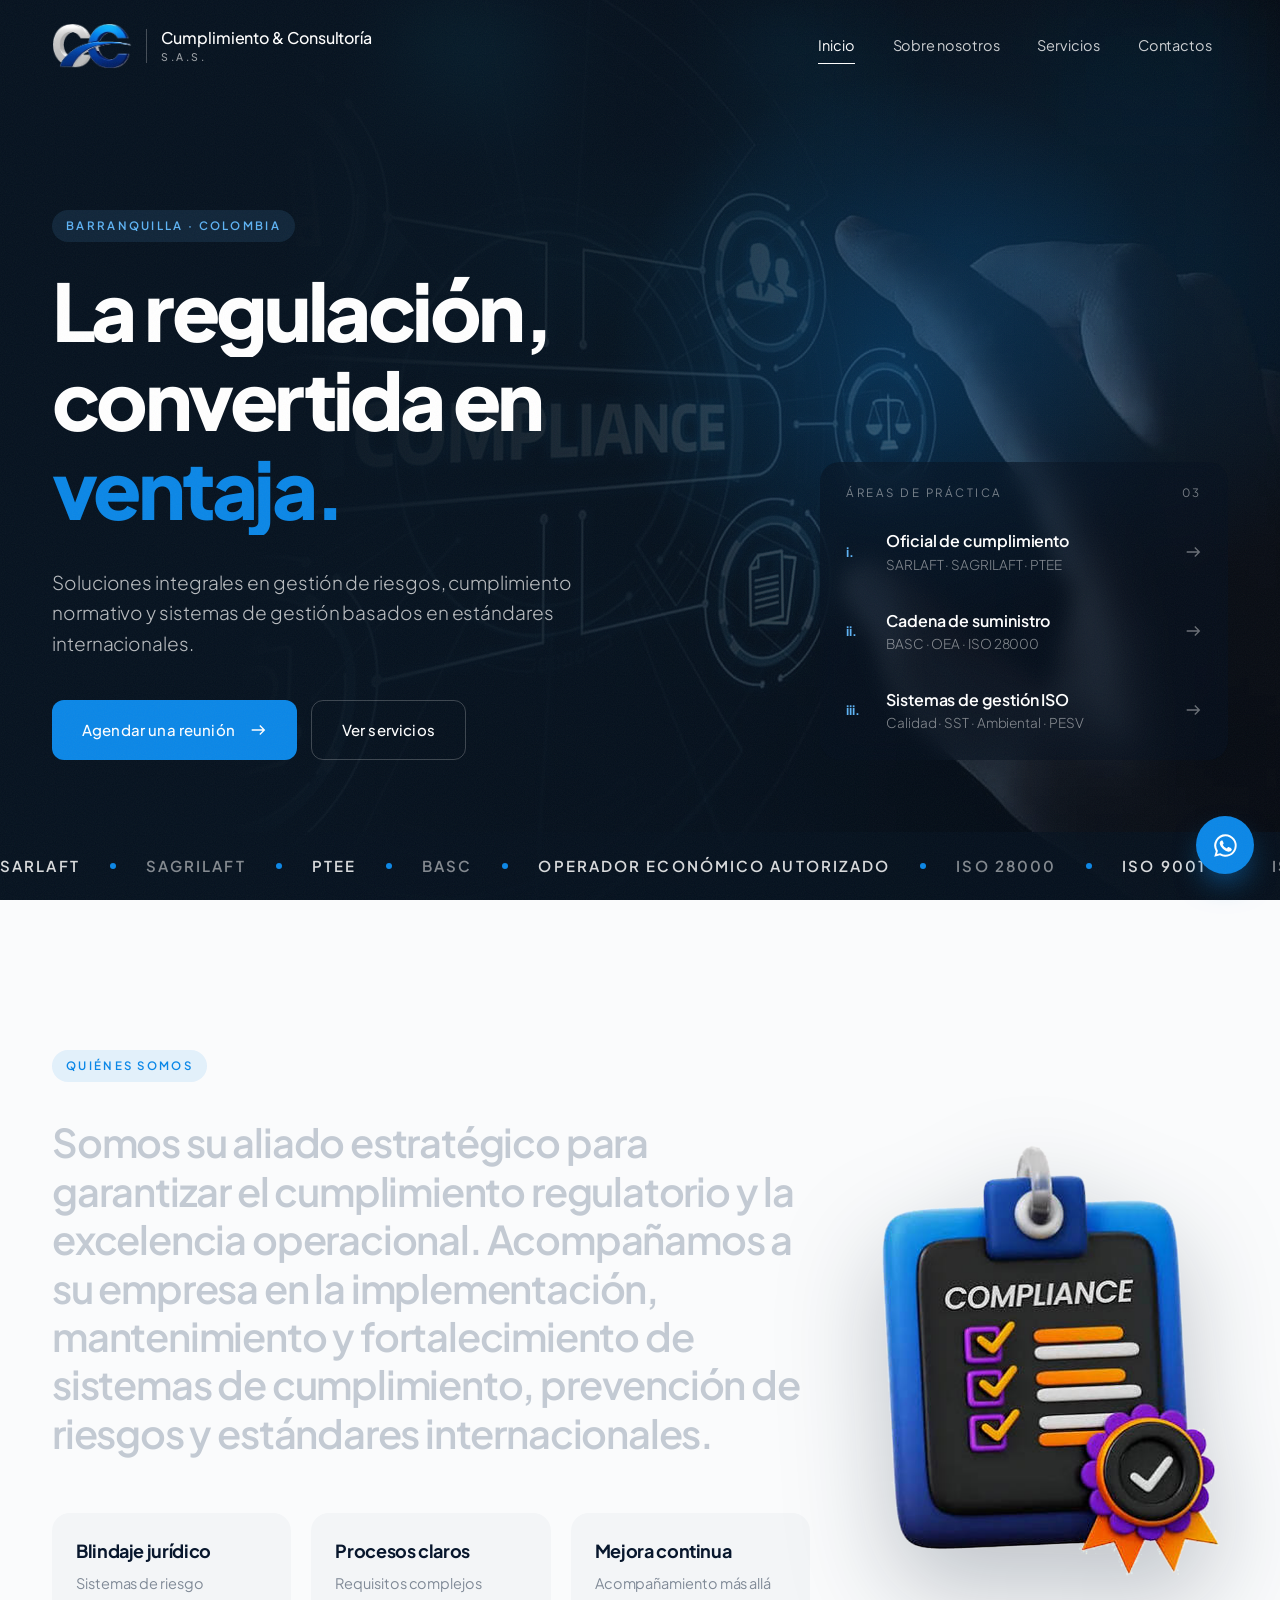
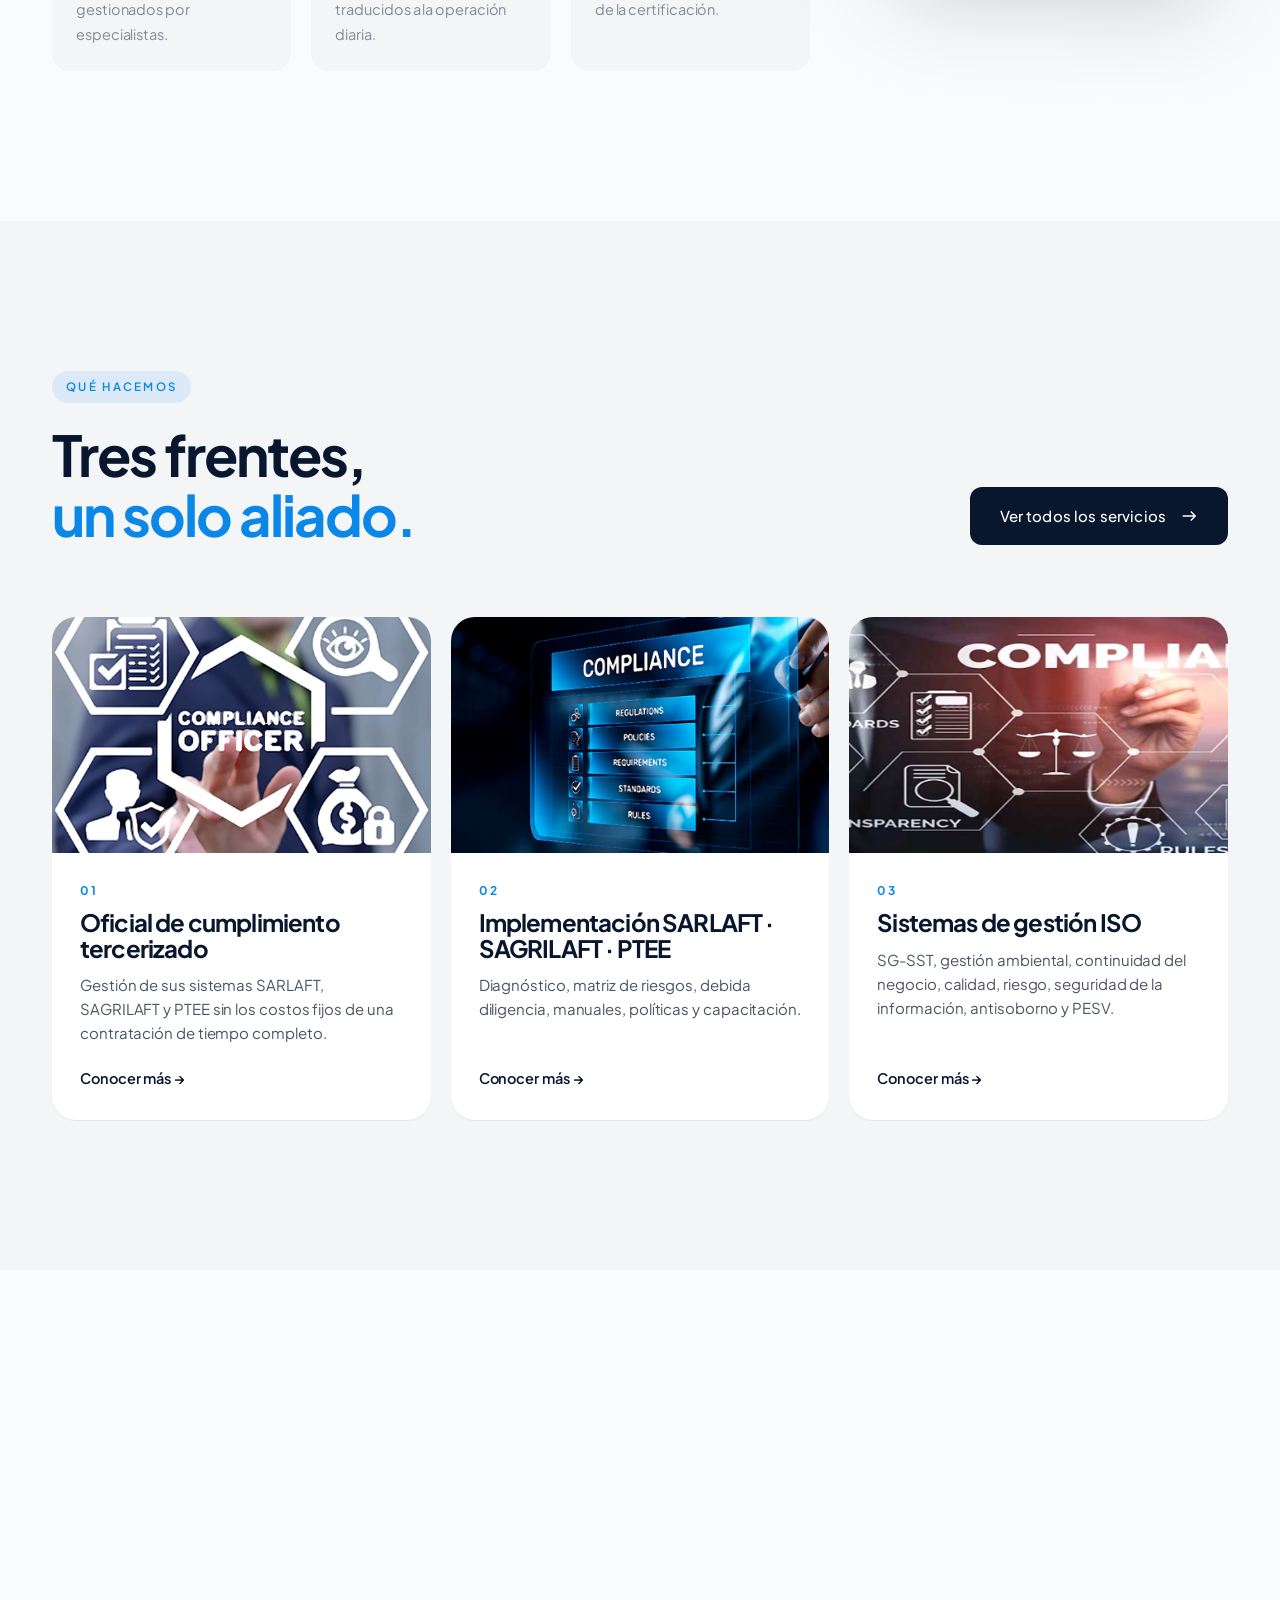
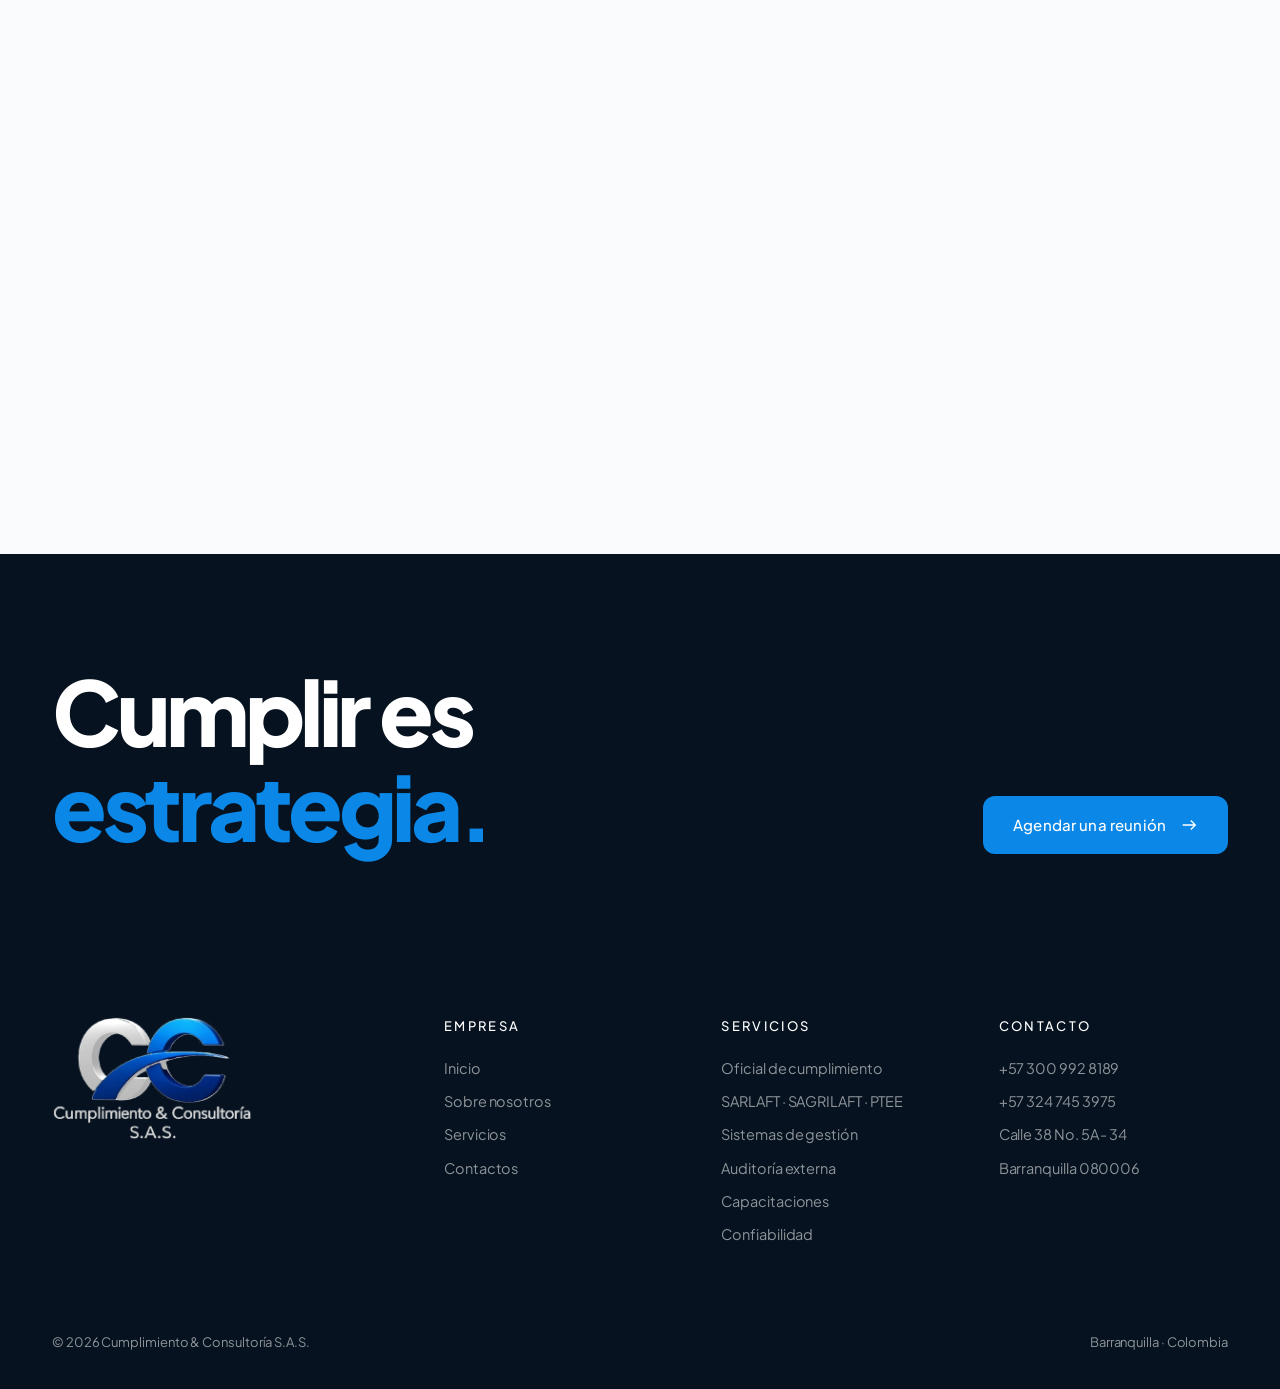
==== commit d04d5cd2: "Add files via upload" ====
--- a/index.html
+++ b/index.html
@@ -94,9 +94,9 @@
       <a href="servicios.html" class="btn btn-dark rv d1">Ver todos los servicios <svg class="arr" viewBox="0 0 20 20" fill="none" stroke="currentColor" stroke-width="1.5"><path d="M3 10h14M12 5l5 5-5 5"/></svg></a>
     </div>
     <div class="teasers">
-      <a href="servicios.html" class="teaser rv"><div class="pic"><img src="img/oficial-cumplimiento.jpg" alt="" loading="lazy"></div><div class="tx"><span class="n">01</span><h3>Oficial de cumplimiento tercerizado</h3><p>Gestión de sus sistemas SARLAFT, SAGRILAFT y PTEE sin los costos fijos de una contratación de tiempo completo.</p><span class="go">Conocer más →</span></div></a>
-      <a href="servicios.html" class="teaser rv d1"><div class="pic"><img src="img/compliance-azul.jpg" alt="" loading="lazy"></div><div class="tx"><span class="n">02</span><h3>Seguridad en la cadena de suministro</h3><p>Diseño, implementación y seguimiento de BASC, Operador Económico Autorizado (OEA) e ISO 28000.</p><span class="go">Conocer más →</span></div></a>
-      <a href="servicios.html#normas" class="teaser rv d2"><div class="pic"><img src="img/hero-compliance.jpg" alt="" loading="lazy"></div><div class="tx"><span class="n">03</span><h3>Sistemas de gestión ISO</h3><p>Calidad, SG-SST, gestión ambiental, eficiencia energética, seguridad de la información, continuidad y PESV.</p><span class="go">Conocer más →</span></div></a>
+      <a href="servicios.html#oficial" class="teaser rv"><div class="pic"><img src="img/oficial-cumplimiento.jpg" alt="" loading="lazy"></div><div class="tx"><span class="n">01</span><h3>Oficial de cumplimiento tercerizado</h3><p>Gestión de sus sistemas SARLAFT, SAGRILAFT y PTEE sin los costos fijos de una contratación de tiempo completo.</p><span class="go">Conocer más →</span></div></a>
+      <a href="servicios.html#sarlaft" class="teaser rv d1"><div class="pic"><img src="img/compliance-azul.jpg" alt="" loading="lazy"></div><div class="tx"><span class="n">02</span><h3>Implementación SARLAFT · SAGRILAFT · PTEE</h3><p>Diagnóstico, matriz de riesgos, debida diligencia, manuales, políticas y capacitación.</p><span class="go">Conocer más →</span></div></a>
+      <a href="servicios.html#normas" class="teaser rv d2"><div class="pic"><img src="img/hero-compliance.jpg" alt="" loading="lazy"></div><div class="tx"><span class="n">03</span><h3>Sistemas de gestión ISO</h3><p>SG-SST, gestión ambiental, continuidad del negocio, calidad, riesgo, seguridad de la información, antisoborno y PESV.</p><span class="go">Conocer más →</span></div></a>
     </div>
   </div>
 </section>
@@ -134,7 +134,7 @@
       <div class="foot-grid">
         <div><img src="[data-uri]" alt="Cumplimiento & Consultoría S.A.S." class="foot-logo" width="200" height="124" loading="lazy"></div>
         <div><h4>Empresa</h4><ul><li><a href="index.html">Inicio</a></li><li><a href="sobre-nosotros.html">Sobre nosotros</a></li><li><a href="servicios.html">Servicios</a></li><li><a href="contactos.html">Contactos</a></li></ul></div>
-        <div><h4>Servicios</h4><ul><li>Oficial de cumplimiento</li><li>BASC · OEA · ISO 28000</li><li>Sistemas ISO</li><li>PESV</li></ul></div>
+        <div><h4>Servicios</h4><ul><li><a href="servicios.html#oficial">Oficial de cumplimiento</a></li><li><a href="servicios.html#sarlaft">SARLAFT · SAGRILAFT · PTEE</a></li><li><a href="servicios.html#normas">Sistemas de gestión</a></li><li><a href="servicios.html#auditoria">Auditoría externa</a></li><li><a href="servicios.html#capacitaciones">Capacitaciones</a></li><li><a href="servicios.html#confiabilidad">Confiabilidad</a></li></ul></div>
         <div><h4>Contacto</h4><ul><li><a href="tel:+573009928189">+57 300 992 8189</a></li><li><a href="tel:+573247453975">+57 324 745 3975</a></li><li>Calle 38 No. 5A - 34</li><li>Barranquilla 080006</li></ul></div>
       </div>
       <div class="foot-bottom"><span>© <span id="year"></span> Cumplimiento &amp; Consultoría S.A.S.</span><span>Barranquilla · Colombia</span></div>
--- a/css/estilos.css
+++ b/css/estilos.css
@@ -453,3 +453,90 @@
 .map{margin-top:80px;border-radius:28px;overflow:hidden;height:440px;background:var(--g1)}
 .map iframe{width:100%;height:100%;border:0;filter:grayscale(.4) contrast(1.05)}
 @media (max-width:1080px){.teasers,.values{grid-template-columns:1fr}.page-hero{padding:170px 0 90px}}
+
+/* ===== Contenido real: Sobre nosotros / Servicios ===== */
+.lede{font-size:18px;color:var(--g7);margin:24px 0 28px;max-width:640px}
+.split{display:grid;grid-template-columns:1fr 1.05fr;gap:80px;align-items:start}
+.adv{display:flex;flex-direction:column;gap:12px}
+.adv div{display:grid;grid-template-columns:56px 1fr;gap:16px;align-items:center;background:var(--g1);border-radius:18px;padding:20px 24px;transition:background .3s,transform .4s var(--ease)}
+.adv div:hover{background:#eaf3fd;transform:translateX(6px)}
+.adv span{width:44px;height:44px;border-radius:12px;background:var(--navy);color:#fff;display:grid;place-items:center;font-weight:700;font-size:13px}
+.adv p{color:var(--graphite);font-weight:500;font-size:15.5px}
+.values.v4{grid-template-columns:repeat(4,1fr)}
+.team-sec{background:var(--g1)}
+.team{display:grid;grid-template-columns:repeat(3,1fr);gap:20px}
+.member{background:#fff;border-radius:24px;padding:32px 30px;display:flex;flex-direction:column;transition:transform .5s var(--ease),box-shadow .5s}
+.member:hover{transform:translateY(-6px);box-shadow:0 40px 60px -34px rgba(8,23,45,.35)}
+.member .av{width:68px;height:68px;border-radius:20px;background:linear-gradient(135deg,var(--navy),var(--navy-3));color:#fff;display:grid;place-items:center;font-weight:700;font-size:20px;letter-spacing:.02em;margin-bottom:24px;position:relative}
+.member .av::after{content:"";position:absolute;right:-4px;bottom:-4px;width:18px;height:18px;border-radius:50%;background:var(--blue);border:3px solid #fff}
+.member h3{font-size:22px;color:var(--navy)}
+.member .role{display:inline-block;margin-top:6px;font-size:13px;font-weight:600;color:var(--blue);letter-spacing:.02em}
+.creds{list-style:none;margin:16px 0 0;display:flex;flex-direction:column;gap:6px}
+.creds li{font-size:14px;color:var(--g7);padding-left:14px;position:relative}
+.creds li::before{content:"";position:absolute;left:0;top:9px;width:6px;height:6px;border-radius:50%;background:var(--g3)}
+.member .mail{margin-top:auto;padding-top:22px;font-size:13.5px;color:var(--navy);font-weight:500;word-break:break-all}
+.member .mail:hover{color:var(--blue)}
+.statement{background:var(--navy);color:#fff;text-align:center}
+.statement p{font-size:clamp(24px,2.8vw,38px);font-weight:600;letter-spacing:-.025em;line-height:1.3;max-width:1000px;margin:0 auto 44px}
+.statement em{color:var(--blue-soft)}
+/* Servicios */
+.chipnav{position:sticky;top:0;z-index:40;background:rgba(250,251,252,.94);backdrop-filter:blur(12px);-webkit-backdrop-filter:blur(12px);box-shadow:0 1px 0 var(--g2)}
+.chipnav .wrap{display:flex;gap:8px;overflow-x:auto;padding-top:14px;padding-bottom:14px;scrollbar-width:none}
+.chipnav .wrap::-webkit-scrollbar{display:none}
+.chipnav a{flex-shrink:0;font-size:13.5px;font-weight:500;color:var(--g7);padding:9px 16px;border-radius:999px;background:var(--g1);transition:background .3s,color .3s}
+.chipnav a:hover,.chipnav a.on{background:var(--navy);color:#fff}
+header:not(.hide) ~ main .chipnav{top:76px}
+.svc{padding:130px 0}
+.svc + .svc{padding-top:0}
+.svc .wrap{display:grid;grid-template-columns:.95fr 1.05fr;gap:80px;align-items:start}
+.svc.rev .svc-img{order:2}
+.svc-img{position:sticky;top:150px;border-radius:28px;overflow:hidden;aspect-ratio:4/5;background:var(--navy)}
+.svc-img img{width:100%;height:100%;object-fit:cover}
+.svc-img::after{content:"";position:absolute;inset:0;background:linear-gradient(0deg,rgba(6,18,31,.75),transparent 55%)}
+.svc-no{position:absolute;left:30px;bottom:24px;z-index:2;font-size:84px;font-weight:800;letter-spacing:-.06em;color:#fff;line-height:1}
+.svc-tx h2{margin-top:22px}
+.inc{font-size:12px;letter-spacing:.2em;text-transform:uppercase;color:var(--g5);font-weight:600;margin-bottom:14px}
+.checklist{list-style:none;display:grid;grid-template-columns:1fr 1fr;gap:10px}
+.checklist li{display:flex;gap:12px;align-items:center;background:var(--g1);border-radius:14px;padding:14px 16px;font-size:15px;font-weight:500;color:var(--graphite)}
+.checklist svg{width:22px;height:22px;flex-shrink:0;padding:4px;border-radius:50%;background:var(--blue);color:#fff}
+.ntitle{font-size:12px;letter-spacing:.2em;text-transform:uppercase;color:var(--blue-soft);font-weight:600;margin-bottom:16px}
+.norms .wrap>div:last-child .nlist a{grid-template-columns:190px 1fr 28px}
+.norms .nlist b{font-size:16.5px}
+.scards{display:grid;grid-template-columns:repeat(3,1fr);gap:20px}
+.scards>div{display:flex}
+.scard{background:#fff;border-radius:24px;padding:34px 30px;display:flex;flex-direction:column;width:100%}
+.scard h3{font-size:24px;color:var(--navy);margin-bottom:18px}
+.dotlist{list-style:none;display:flex;flex-direction:column;gap:2px;margin-bottom:26px}
+.dotlist li{display:flex;gap:10px;align-items:flex-start;font-size:15px;color:var(--g7);padding:9px 0;border-bottom:1px dashed var(--g2)}
+.dotlist li:last-child{border:0}
+.dotlist svg{width:18px;height:18px;flex-shrink:0;margin-top:2px;color:var(--blue)}
+.scard .go{margin-top:auto;font-weight:600;font-size:14.5px;color:var(--navy)}
+.scard .go:hover{color:var(--blue)}
+.reli-grid{display:grid;grid-template-columns:1fr 1fr;gap:20px}
+.reli-col{background:var(--g1);border-radius:28px;padding:40px 38px}
+.reli-col.dark{background:var(--navy);color:#fff}
+.reli-head{display:flex;align-items:center;gap:16px;margin-bottom:26px}
+.reli-head span{width:46px;height:46px;border-radius:14px;background:var(--blue);color:#fff;display:grid;place-items:center;font-weight:700}
+.reli-head h3{font-size:28px;color:var(--navy)}
+.reli-col.dark h3{color:#fff}
+.reli-col .checklist{grid-template-columns:1fr}
+.reli-col .checklist li{background:#fff;align-items:flex-start}
+.reli-col.dark .checklist li{background:rgba(255,255,255,.06);color:rgba(255,255,255,.88)}
+.reli-col .checklist svg{margin-top:1px}
+@media (max-width:1080px){
+  .split,.svc .wrap{grid-template-columns:1fr;gap:48px}
+  .svc.rev .svc-img{order:0}
+  .svc-img{position:relative;top:0;aspect-ratio:16/10}
+  .values.v4,.team,.scards,.reli-grid{grid-template-columns:1fr 1fr}
+}
+@media (max-width:640px){
+  .values.v4,.team,.scards,.reli-grid,.checklist{grid-template-columns:1fr}
+  .norms .wrap>div:last-child .nlist a{grid-template-columns:1fr 24px}
+  .reli-col{padding:30px 22px}
+  .svc{padding:90px 0}
+  .svc-no{font-size:60px}
+}
+.scard .ic{width:52px;height:52px;border-radius:14px;background:var(--navy);display:grid;place-items:center;margin-bottom:24px}
+.scard .ic svg{width:24px;height:24px;stroke:#fff}
+.label{width:fit-content}
+@media (max-width:640px){.chipnav{position:relative;top:0!important}}
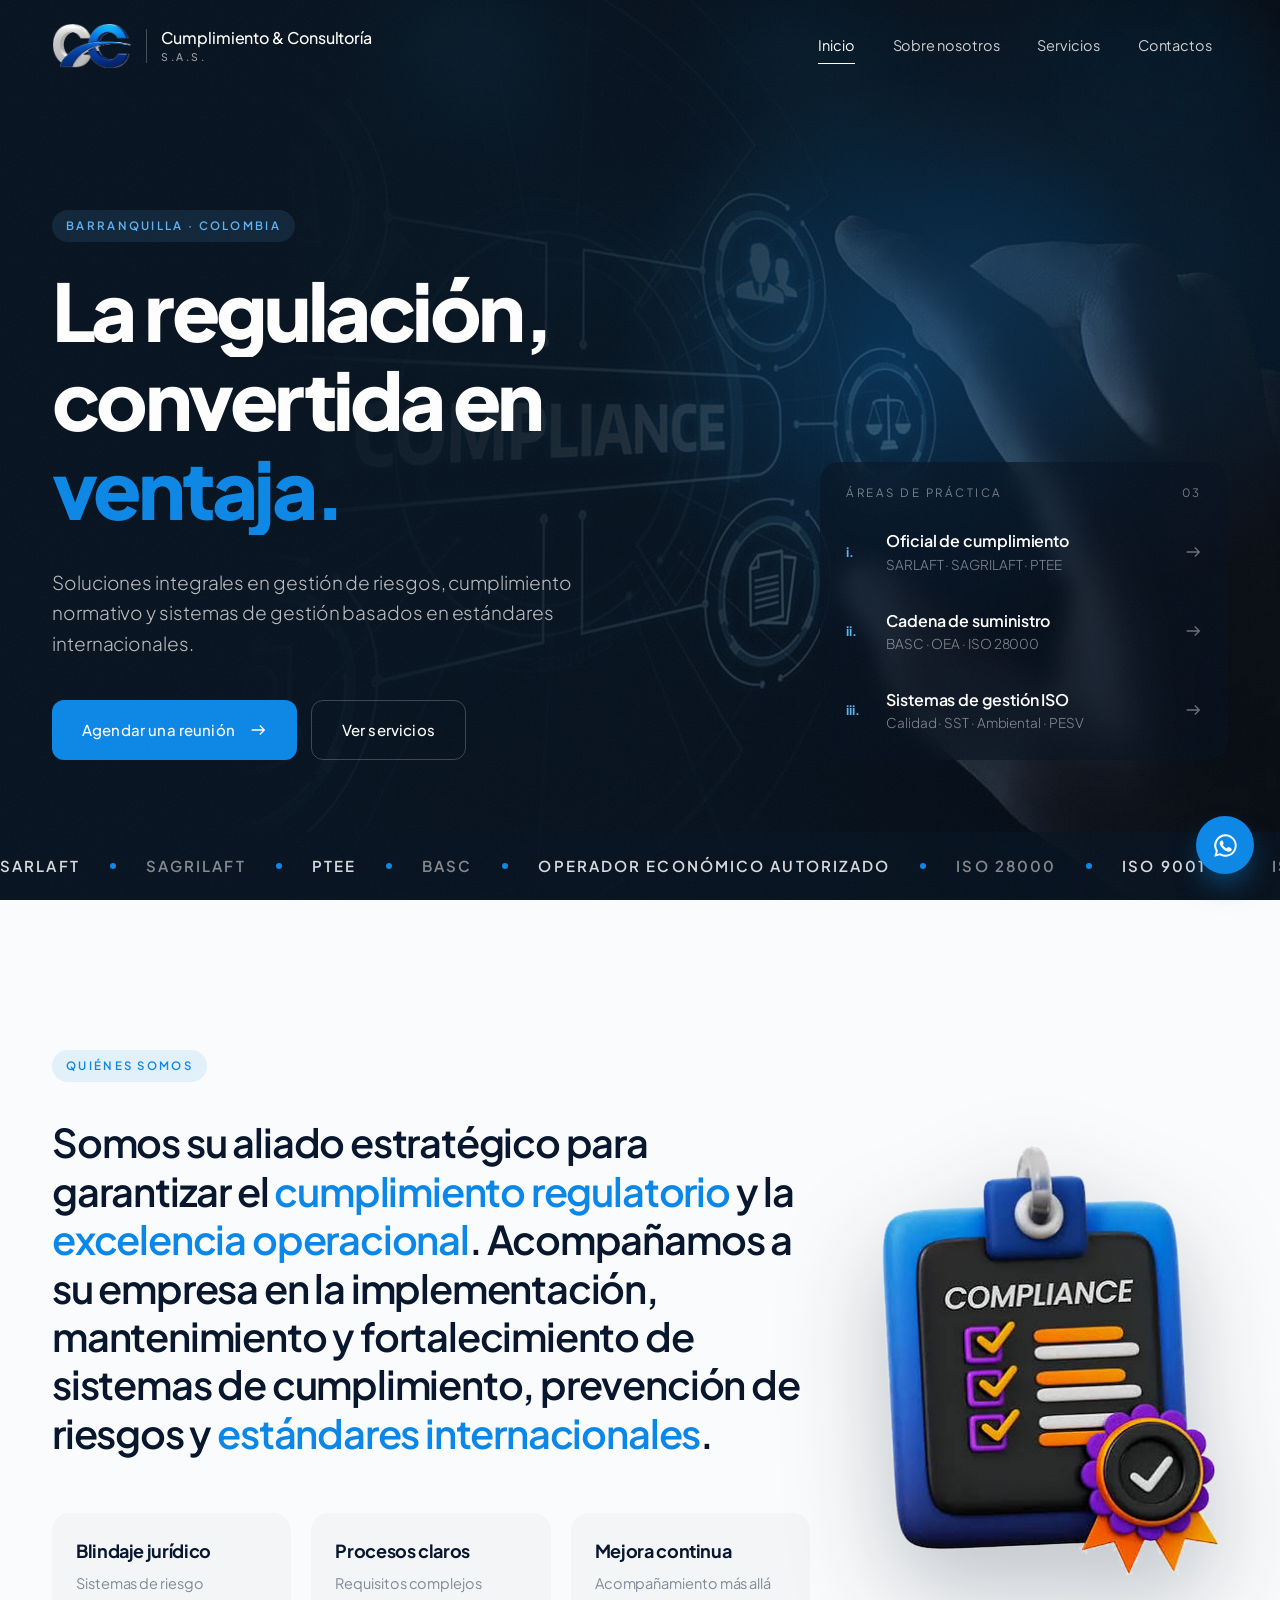
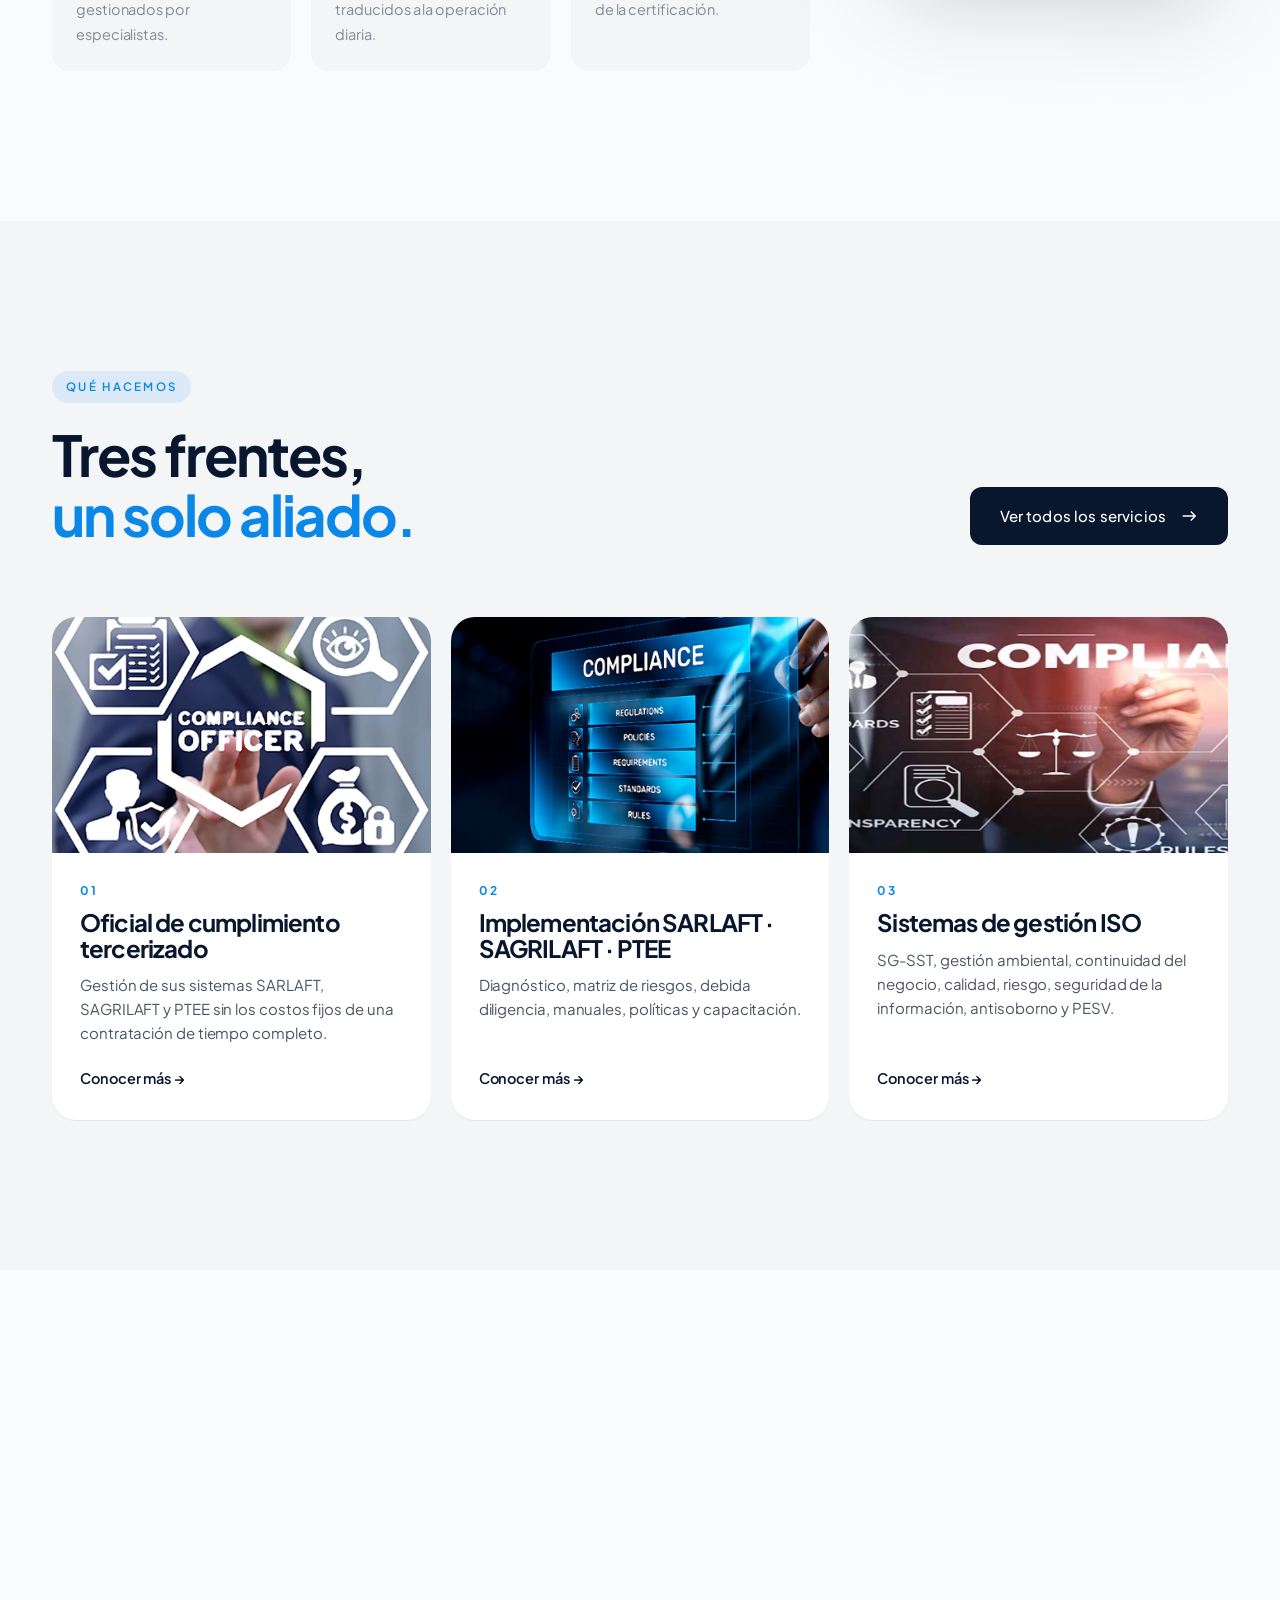
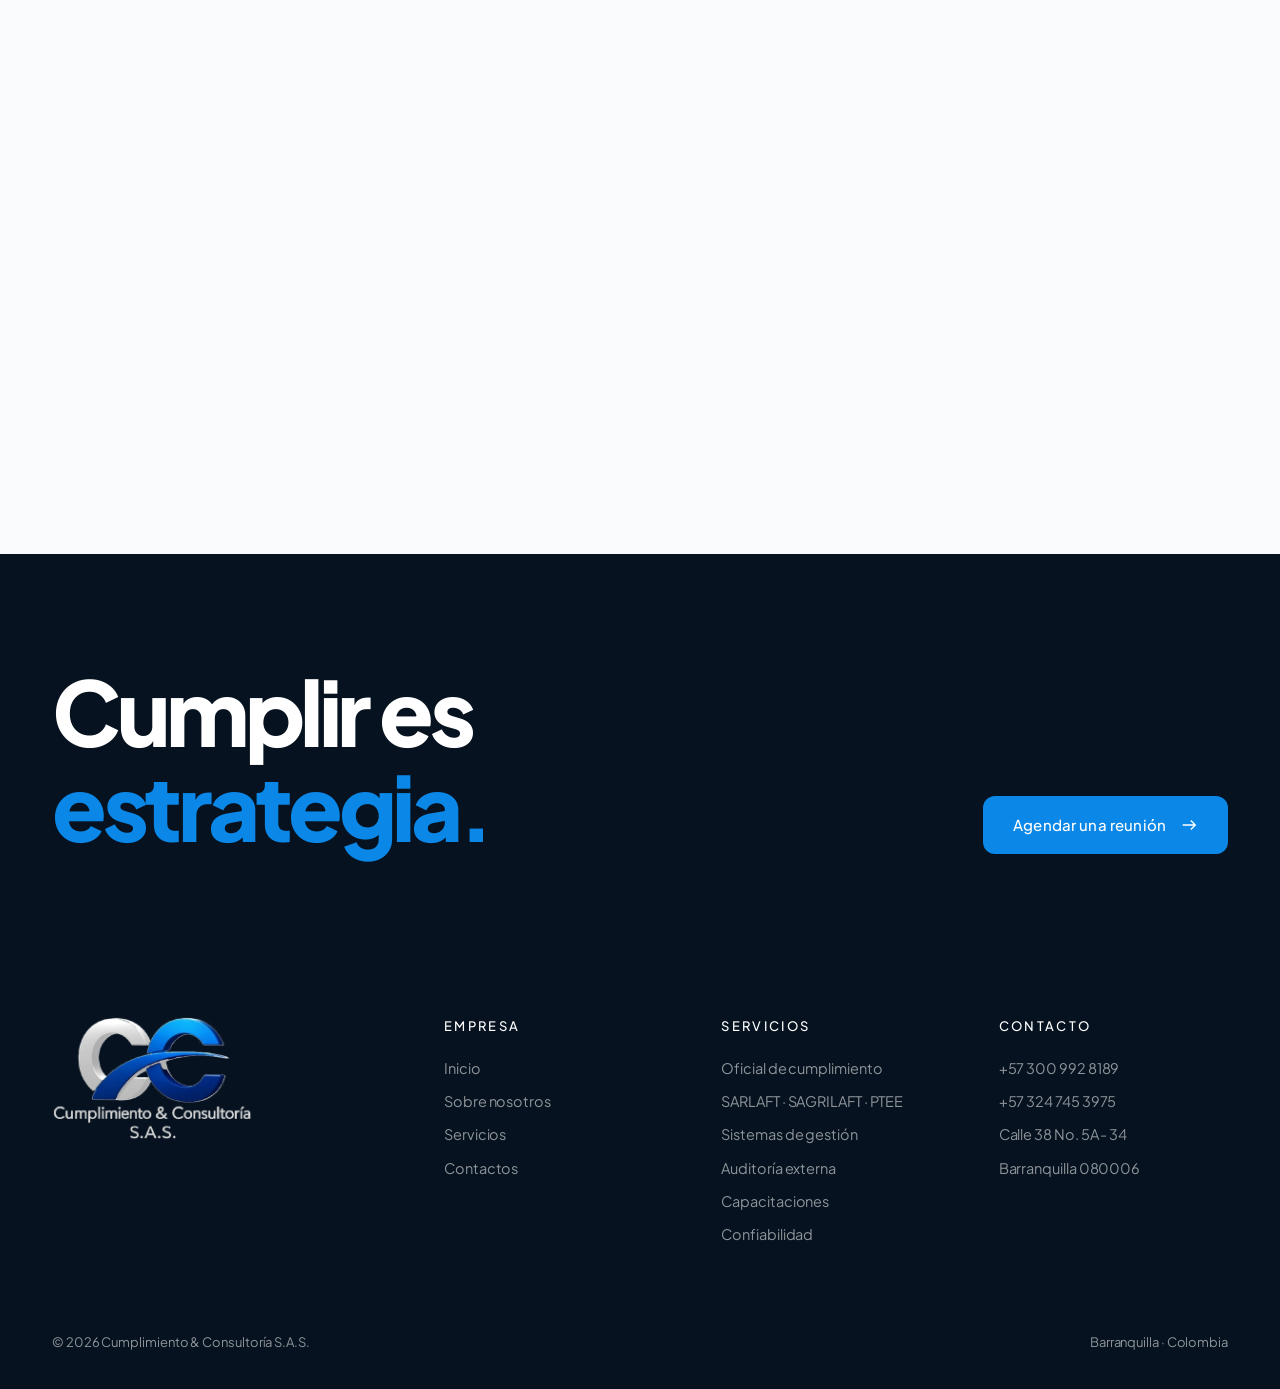
==== commit 2c626fdc: "Update index.html" ====
--- a/index.html
+++ b/index.html
@@ -12,6 +12,20 @@
 <link rel="preconnect" href="https://fonts.gstatic.com" crossorigin>
 <link href="https://fonts.googleapis.com/css2?family=Plus+Jakarta+Sans:wght@300;400;500;600;700;800&display=swap" rel="stylesheet">
 <link rel="stylesheet" href="css/estilos.css">
+<style>
+/* Solo Inicio: texto de "Quiénes somos" siempre visible */
+.manifesto p.manif-static{color:var(--navy)}
+.manifesto p.manif-static .hl{color:var(--blue)}
+/* Solo Inicio: franja de normas compatible con iPhone (Safari) */
+.marquee{-webkit-mask-image:none}
+.marquee-track{display:flex!important;width:max-content;flex-wrap:nowrap;
+  -webkit-animation:mqx 38s linear infinite!important;animation:mqx 38s linear infinite!important;
+  will-change:transform;-webkit-transform:translate3d(0,0,0);transform:translate3d(0,0,0);-webkit-backface-visibility:hidden;backface-visibility:hidden}
+.marquee-track span{flex-shrink:0}
+@-webkit-keyframes mqx{from{-webkit-transform:translate3d(0,0,0)}to{-webkit-transform:translate3d(-50%,0,0)}}
+@keyframes mqx{from{transform:translate3d(0,0,0)}to{transform:translate3d(-50%,0,0)}}
+@media (max-width:640px){.marquee-track{-webkit-animation-duration:26s!important;animation-duration:26s!important}}
+</style>
 </head>
 <body data-page="inicio">
 <div class="grain" aria-hidden="true"></div>
@@ -75,7 +89,7 @@
     <div class="man-grid">
     <div>
     <div class="label rv">Quiénes somos</div>
-    <p id="manifesto" style="margin-top:36px">Somos su aliado estratégico para garantizar el [cumplimiento regulatorio] y la [excelencia operacional]. Acompañamos a su empresa en la implementación, mantenimiento y fortalecimiento de sistemas de cumplimiento, prevención de riesgos y [estándares internacionales].</p>
+    <p class="manif-static rv" style="margin-top:36px">Somos su aliado estratégico para garantizar el <span class="hl">cumplimiento regulatorio</span> y la <span class="hl">excelencia operacional</span>. Acompañamos a su empresa en la implementación, mantenimiento y fortalecimiento de sistemas de cumplimiento, prevención de riesgos y <span class="hl">estándares internacionales</span>.</p>
     <div class="meta">
       <div class="rv"><b>Blindaje jurídico</b><span>Sistemas de riesgo gestionados por especialistas.</span></div>
       <div class="rv d1"><b>Procesos claros</b><span>Requisitos complejos traducidos a la operación diaria.</span></div>
@@ -100,6 +114,7 @@
     </div>
   </div>
 </section>
+
 <!-- TESTIMONIOS -->
 <section>
   <div class="wrap">
--- a/css/estilos.css
+++ b/css/estilos.css
@@ -540,3 +540,76 @@
 .scard .ic svg{width:24px;height:24px;stroke:#fff}
 .label{width:fit-content}
 @media (max-width:640px){.chipnav{position:relative;top:0!important}}
+/* Animación de engranajes (Misión) */
+.gears{position:relative;background:radial-gradient(120% 90% at 30% 20%,var(--navy-3),var(--ink) 70%);overflow:hidden;display:grid;place-items:center;min-height:560px}
+.gears::before{content:"";position:absolute;inset:0;background-image:radial-gradient(rgba(255,255,255,.09) 1px,transparent 1px);background-size:26px 26px;mask-image:radial-gradient(circle at 50% 50%,#000 30%,transparent 75%);-webkit-mask-image:radial-gradient(circle at 50% 50%,#000 30%,transparent 75%)}
+.gears svg{position:relative;width:min(92%,600px);height:auto}
+.gear{transform-box:fill-box;transform-origin:center;animation:spin linear infinite}
+.gear.ccw{animation-direction:reverse}
+.gear path{fill:rgba(11,135,231,.16);stroke:#5eb3f5;stroke-width:1.6;stroke-linejoin:round}
+.gear .ring{fill:none;stroke:rgba(255,255,255,.18);stroke-dasharray:3 6}
+.gear .spk line{stroke:rgba(94,179,245,.45);stroke-width:1.4}
+.gear .hub{fill:#0b87e7;stroke:#fff;stroke-width:2}
+.gear:nth-of-type(2) path{fill:rgba(255,255,255,.07);stroke:#fff}
+.gear:nth-of-type(3) path{fill:rgba(11,135,231,.32)}
+.orbit{transform-box:view-box;transform-origin:300px 300px;animation:spin 40s linear infinite}
+.orbit.rev{animation-duration:28s;animation-direction:reverse}
+@keyframes spin{to{transform:rotate(360deg)}}
+.gtag{position:absolute;font-size:12px;font-weight:700;letter-spacing:.14em;color:#fff;padding:9px 14px;border-radius:999px;background:rgba(255,255,255,.08);border:1px solid rgba(255,255,255,.16);backdrop-filter:blur(8px);-webkit-backdrop-filter:blur(8px);animation:float 6s ease-in-out infinite}
+.gtag.t1{top:14%;left:10%}
+.gtag.t2{top:22%;right:9%;animation-delay:-1.5s}
+.gtag.t3{bottom:20%;right:12%;animation-delay:-3s}
+.gtag.t4{bottom:14%;left:14%;animation-delay:-4.5s;background:var(--blue);border-color:var(--blue)}
+.gears .tag{position:absolute;left:40px;bottom:40px;z-index:2;color:rgba(255,255,255,.6);font-size:12px;letter-spacing:.22em;text-transform:uppercase}
+@media (max-width:1080px){.gears{min-height:440px}}
+@media (prefers-reduced-motion:reduce){.gear,.orbit,.gtag{animation:none}}
+/* ===== Ilustraciones animadas (reemplazan fotos pixeladas) ===== */
+.illus{position:absolute;inset:0;display:grid;place-items:center;background:radial-gradient(120% 90% at 30% 15%,var(--navy-3),var(--ink) 72%);overflow:hidden}
+.illus::before{content:"";position:absolute;inset:0;background-image:radial-gradient(rgba(255,255,255,.09) 1px,transparent 1px);background-size:24px 24px;mask-image:radial-gradient(circle,#000 25%,transparent 75%);-webkit-mask-image:radial-gradient(circle,#000 25%,transparent 75%)}
+.ill-svg{position:relative;width:min(88%,460px);height:auto;overflow:visible}
+.illus.sm .ill-svg{width:auto;height:92%}
+.svc-img::after{display:none}
+.svc-img{background:var(--ink)}
+.illus .gtag{font-size:11.5px;letter-spacing:.06em;text-transform:none;font-weight:600}
+.illus .gtag.t1{top:9%;left:8%}
+.illus .gtag.t2{top:auto;bottom:24%;right:7%}
+.illus .gtag.t3{top:28%;right:auto;left:auto;right:9%;bottom:auto;background:var(--blue);border-color:var(--blue)}
+/* Escudo + radar */
+.rings circle,.rings line{fill:none;stroke:rgba(255,255,255,.1);stroke-width:1}
+.sweep{transform-origin:200px 200px;animation:spin 5s linear infinite}
+.blip{fill:#5eb3f5;opacity:0;animation:blip 5s ease-out infinite}
+@keyframes blip{0%{opacity:0;r:2}10%{opacity:1;r:6}60%{opacity:0;r:4}100%{opacity:0}}
+.shield{transform-origin:200px 206px;animation:breathe 4s ease-in-out infinite;filter:drop-shadow(0 20px 30px rgba(11,135,231,.45))}
+@keyframes breathe{50%{transform:scale(1.04)}}
+.check{stroke-dasharray:110;stroke-dashoffset:110;animation:draw 4s ease-in-out infinite}
+@keyframes draw{0%{stroke-dashoffset:110}35%,80%{stroke-dashoffset:0}100%{stroke-dashoffset:-110}}
+/* Matriz de riesgos */
+.axis line{stroke:rgba(255,255,255,.25);stroke-width:1.5}
+.axl{fill:rgba(255,255,255,.45);font-size:11px;font-weight:700;letter-spacing:.18em;font-family:var(--sans)}
+.cell{animation:cellp 3.3s ease-in-out infinite}
+@keyframes cellp{0%,100%{opacity:1}50%{opacity:.45}}
+.scan{fill:#5eb3f5;opacity:.7;filter:drop-shadow(0 0 8px #0b87e7);animation:scan 4.5s ease-in-out infinite}
+@keyframes scan{0%,100%{transform:translateY(0)}50%{transform:translateY(226px)}}
+.target{fill:none;stroke:#fff;stroke-width:2;stroke-dasharray:6 6;transform-origin:299px 105px;animation:spin 8s linear infinite}
+/* Anillos ISO */
+.ring{transform-origin:200px 200px;animation:spin 40s linear infinite}
+.ring.r2{animation-duration:28s;animation-direction:reverse}
+.ring.r3{animation-duration:9s}
+.ring text{fill:rgba(255,255,255,.75);font-weight:700;letter-spacing:.12em;font-family:var(--sans)}
+.ring.r2 text{fill:#5eb3f5}
+.rl{fill:none;stroke:rgba(255,255,255,.08)}
+.rl.dash{stroke:rgba(255,255,255,.25);stroke-dasharray:3 7}
+.isoc{fill:#fff;font-size:30px;font-weight:800;letter-spacing:-.02em;font-family:var(--sans)}
+.pulse{transform-origin:200px 200px;animation:ringp 2.6s ease-out infinite}
+@keyframes ringp{0%{transform:scale(1);opacity:1}100%{transform:scale(1.6);opacity:0}}
+.teaser .pic{position:relative}
+.teaser:hover .illus .ill-svg{transform:scale(1.05)}
+.ill-svg{transition:transform 1s var(--ease)}
+@media (prefers-reduced-motion:reduce){.illus *{animation:none!important}.check{stroke-dashoffset:0}}
+.btn-wa .wa-ic{width:20px;height:20px}
+.illus.sm{display:flex;align-items:center;justify-content:center;padding:16px}
+.illus.sm .ill-svg{height:100%;width:auto;max-width:100%}
+.illus .gtag.t3{top:9%;right:8%;left:auto;bottom:auto}
+.illus .gtag.t2{bottom:22%;right:7%;top:auto;left:auto}
+.illus .gtag.t1{top:9%;left:8%}
+@media (max-width:640px){.illus .gtag{font-size:10px;padding:7px 11px}}
